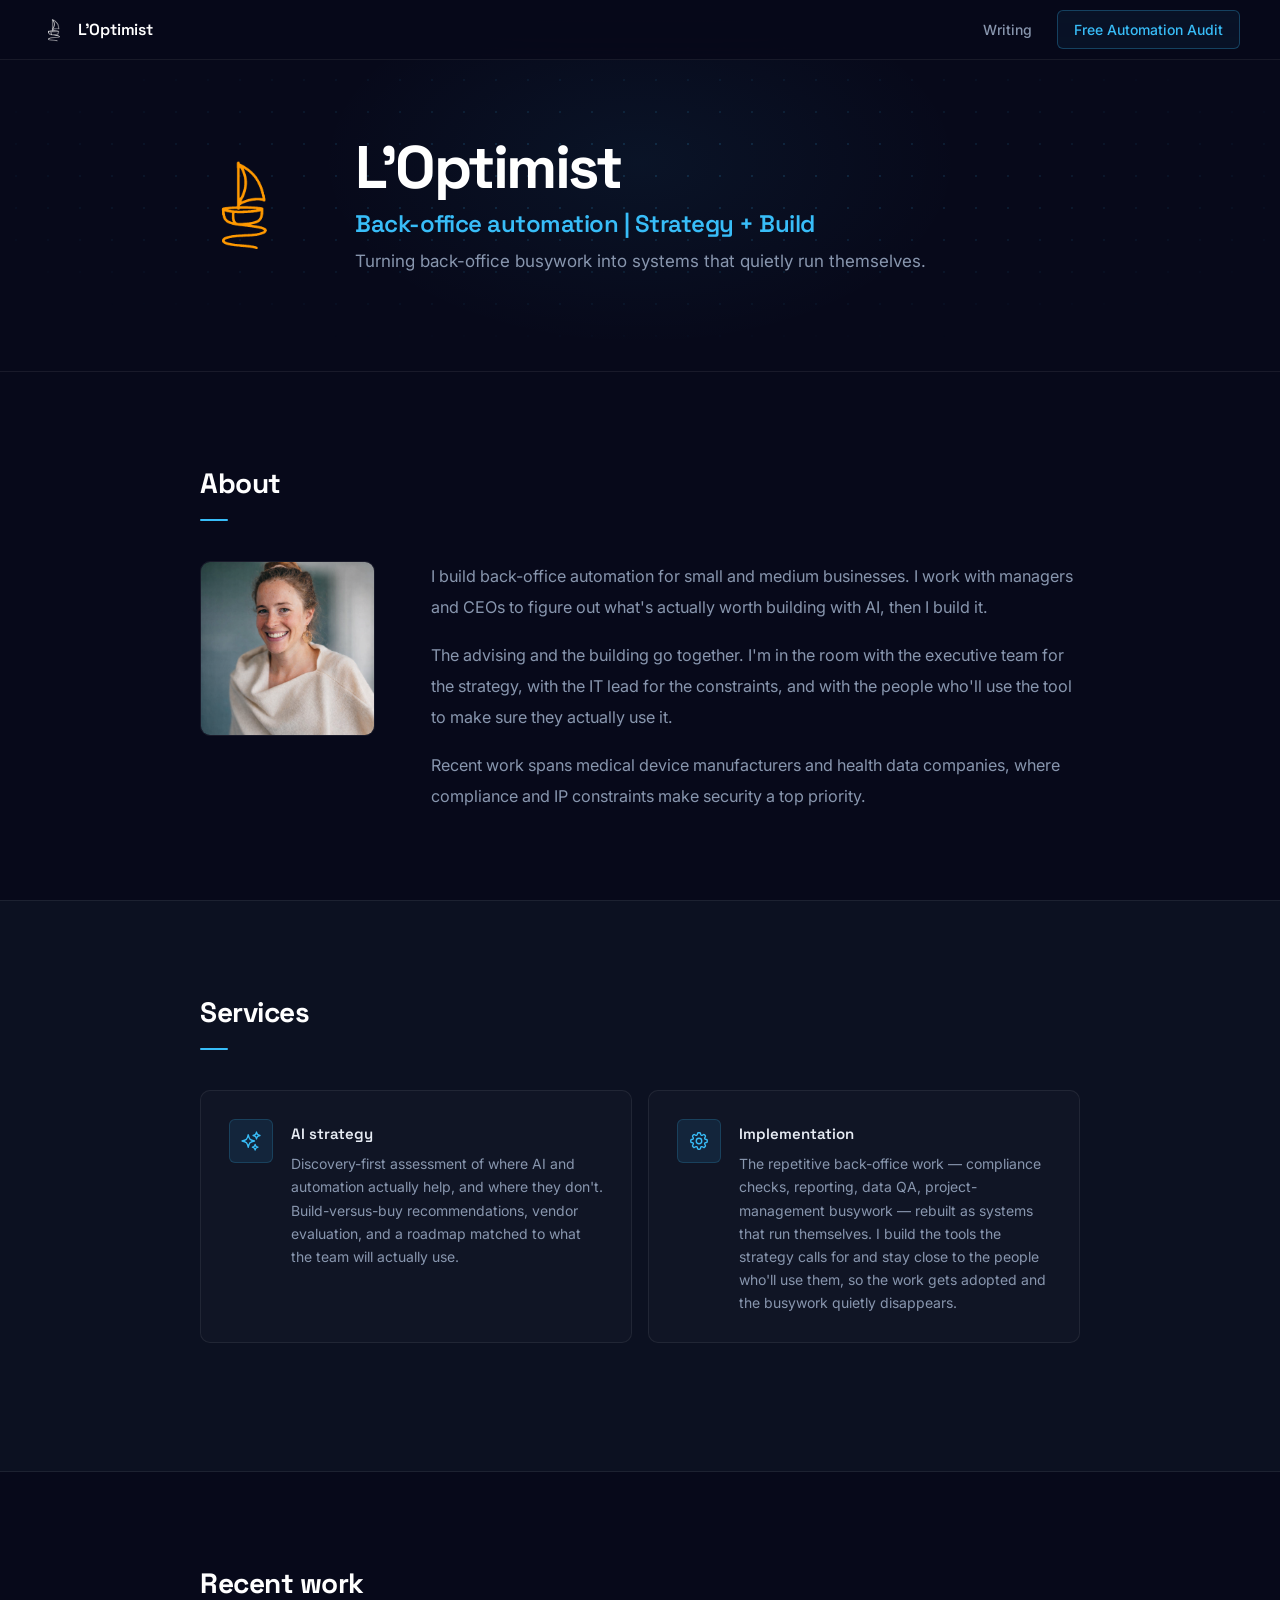
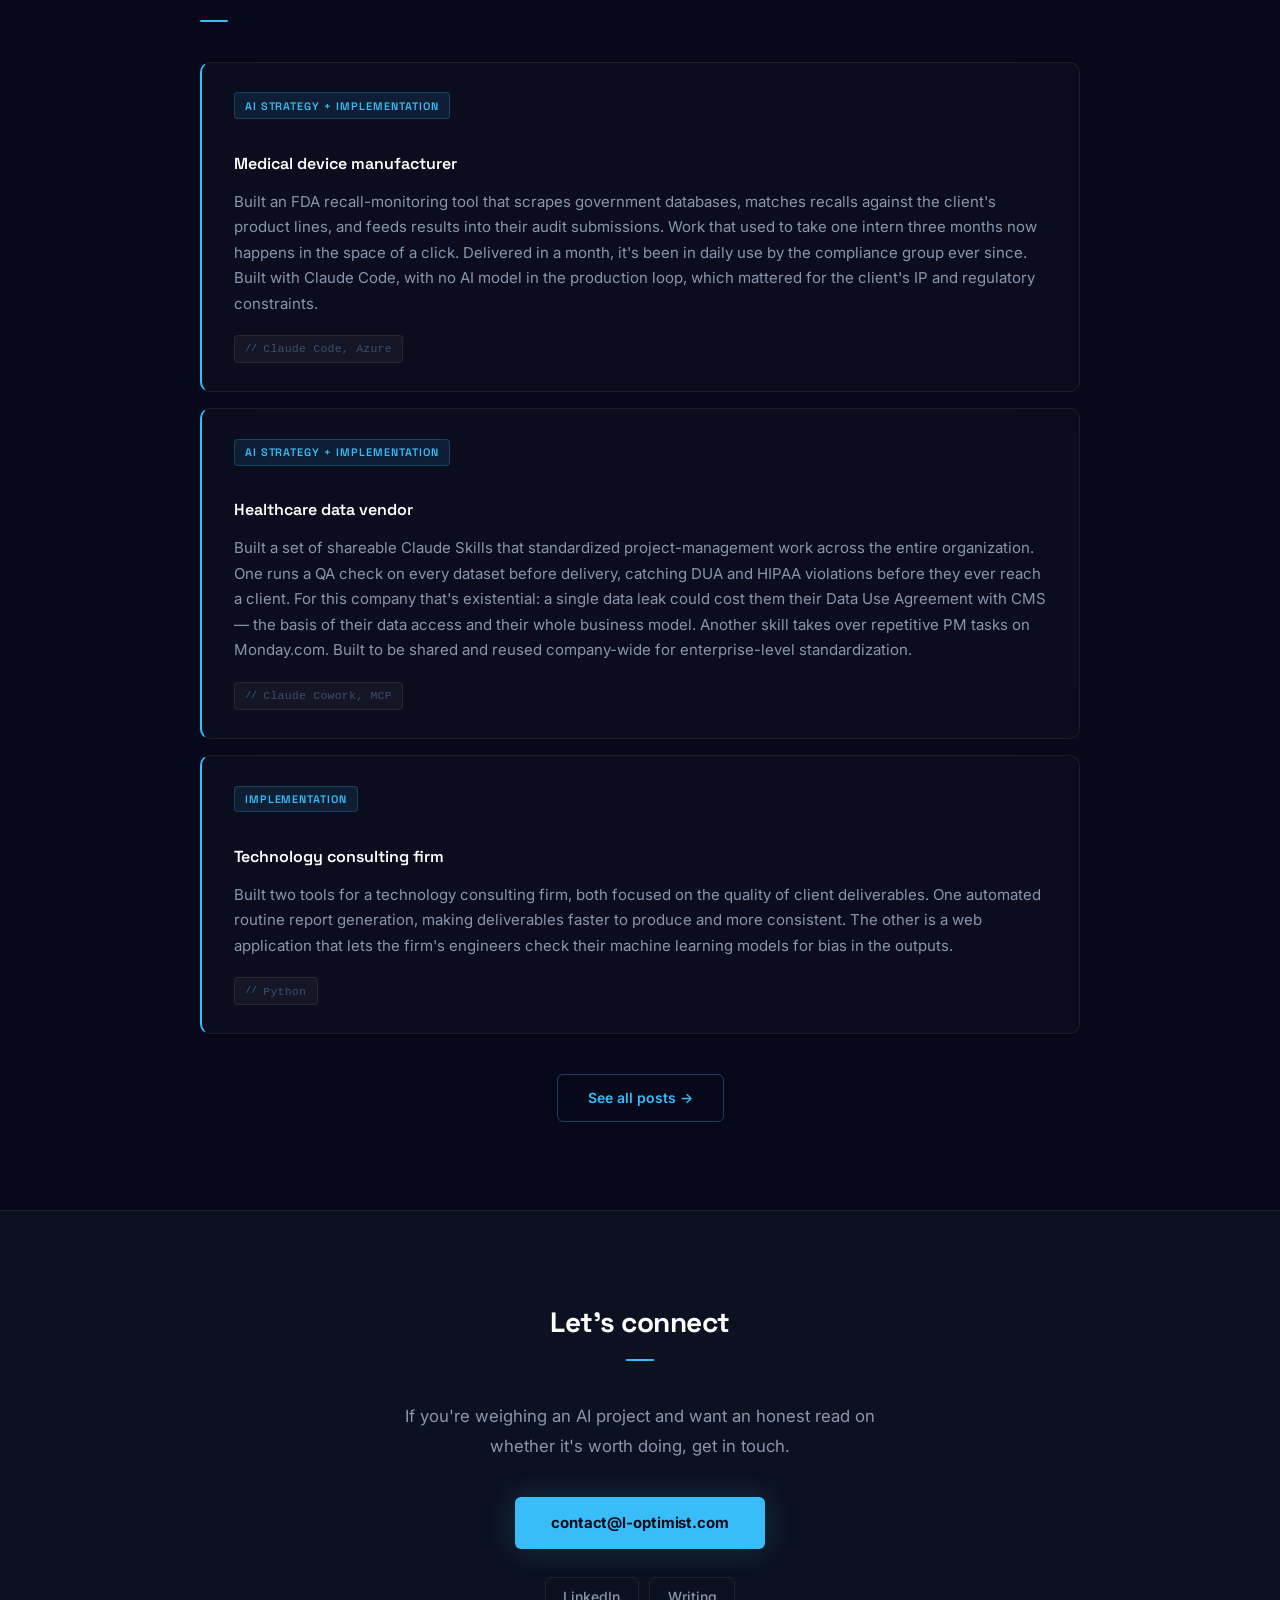
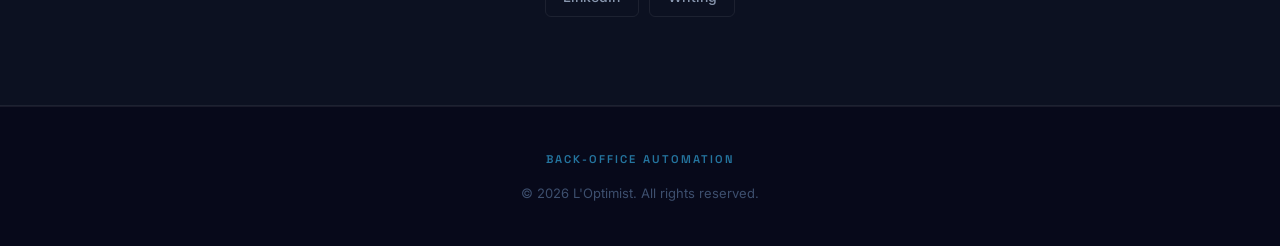
==== index.html @ 52a28cc6 "Remove the background line from About Co-Authored-By: Claude Opus 5.5 <noreply@anthropic.com>" ====
<!DOCTYPE html>
<html lang="en">
<head>
  <meta charset="UTF-8" />
  <meta name="viewport" content="width=device-width, initial-scale=1.0" />
  <title>Constance Delannoy | Back-office automation | L'Optimist</title>
  <link rel="icon" type="image/png" href="logo.png" />
  <link rel="stylesheet" href="style.css" />
</head>
<body>

  <nav class="navbar">
    <a href="index.html" class="nav-brand">
      <img src="logo.png" alt="L'Optimist" />
      <span>L'Optimist</span>
    </a>
    <div class="nav-links">
      <a href="writing/" class="nav-link">Writing</a>
      <a href="operations_audit.html" class="nav-link highlight">Free Automation Audit</a>
    </div>
  </nav>

  <section class="hero">
    <div class="hero-content">
      <img src="logo.png" alt="L'Optimist Logo" class="logo" />
      <div class="hero-text">
        <h1>L'Optimist</h1>
        <p class="tagline-primary">Back-office automation | Strategy + Build</p>
        <p class="tagline-sub">Turning back-office busywork into systems that quietly run themselves.</p>
      </div>
    </div>
  </section>

  <div class="section-dark">
    <section class="intro fade-in">
      <h2>About</h2>
      <div class="about-content">
        <img src="headshot.png" alt="Constance Delannoy" class="headshot" />
        <div class="about-text">
          <p>
            I build back-office automation for small and medium businesses. I work with managers and CEOs to figure out what's actually worth building with AI, then I build it.
          </p>
          <p>
            The advising and the building go together. I'm in the room with the executive team for the strategy, with the IT lead for the constraints, and with the people who'll use the tool to make sure they actually use it.
          </p>
          <p>
            Recent work spans medical device manufacturers and health data companies, where compliance and IP constraints make security a top priority.
          </p>
        </div>
      </div>
    </section>
  </div>

  <div class="section-light">
    <section class="services fade-in">
      <h2>Services</h2>
      <div class="services-grid">

        <div class="service-card">
          <div class="service-icon">
            <svg xmlns="http://www.w3.org/2000/svg" fill="none" viewBox="0 0 24 24" stroke-width="1.5" stroke="currentColor">
              <path stroke-linecap="round" stroke-linejoin="round" d="M9.813 15.904L9 18.75l-.813-2.846a4.5 4.5 0 00-3.09-3.09L2.25 12l2.846-.813a4.5 4.5 0 003.09-3.09L9 5.25l.813 2.846a4.5 4.5 0 003.09 3.09L15.75 12l-2.846.813a4.5 4.5 0 00-3.09 3.09zM18.259 8.715L18 9.75l-.259-1.035a3.375 3.375 0 00-2.455-2.456L14.25 6l1.036-.259a3.375 3.375 0 002.455-2.456L18 2.25l.259 1.035a3.375 3.375 0 002.456 2.456L21.75 6l-1.035.259a3.375 3.375 0 00-2.456 2.456zM16.894 20.567L16.5 21.75l-.394-1.183a2.25 2.25 0 00-1.423-1.423L13.5 18.75l1.183-.394a2.25 2.25 0 001.423-1.423l.394-1.183.394 1.183a2.25 2.25 0 001.423 1.423l1.183.394-1.183.394a2.25 2.25 0 00-1.423 1.423z"/>
            </svg>
          </div>
          <div class="service-content">
            <h3>AI strategy</h3>
            <p>Discovery-first assessment of where AI and automation actually help, and where they don't. Build-versus-buy recommendations, vendor evaluation, and a roadmap matched to what the team will actually use.</p>
          </div>
        </div>

        <div class="service-card">
          <div class="service-icon">
            <svg xmlns="http://www.w3.org/2000/svg" fill="none" viewBox="0 0 24 24" stroke-width="1.5" stroke="currentColor">
              <path stroke-linecap="round" stroke-linejoin="round" d="M10.343 3.94c.09-.542.56-.94 1.11-.94h1.094c.55 0 1.02.398 1.11.94l.149.894c.07.424.384.764.78.93.398.164.855.142 1.205-.108l.737-.527a1.125 1.125 0 011.45.12l.773.774c.39.389.44 1.002.12 1.45l-.527.737c-.25.35-.272.806-.107 1.204.165.397.505.71.93.78l.893.15c.543.09.94.56.94 1.109v1.094c0 .55-.397 1.02-.94 1.11l-.893.149c-.425.07-.765.383-.93.78-.165.398-.143.854.107 1.204l.527.738c.32.447.269 1.06-.12 1.45l-.774.773a1.125 1.125 0 01-1.449.12l-.738-.527c-.35-.25-.806-.272-1.203-.107-.397.165-.71.505-.781.929l-.149.894c-.09.542-.56.94-1.11.94h-1.094c-.55 0-1.019-.398-1.11-.94l-.148-.894c-.071-.424-.384-.764-.781-.93-.398-.164-.854-.142-1.204.108l-.738.527c-.447.32-1.06.269-1.45-.12l-.773-.774a1.125 1.125 0 01-.12-1.45l.527-.737c.25-.35.273-.806.108-1.204-.165-.397-.505-.71-.93-.78l-.894-.15c-.542-.09-.94-.56-.94-1.109v-1.094c0-.55.398-1.02.94-1.11l.894-.149c.424-.07.765-.383.93-.78.165-.398.143-.854-.108-1.204l-.526-.738a1.125 1.125 0 01.12-1.45l.773-.773a1.125 1.125 0 011.45-.12l.737.527c.35.25.807.272 1.204.107.397-.165.71-.505.78-.929l.15-.894z"/>
              <path stroke-linecap="round" stroke-linejoin="round" d="M15 12a3 3 0 11-6 0 3 3 0 016 0z"/>
            </svg>
          </div>
          <div class="service-content">
            <h3>Implementation</h3>
            <p>The repetitive back-office work &mdash; compliance checks, reporting, data QA, project-management busywork &mdash; rebuilt as systems that run themselves. I build the tools the strategy calls for and stay close to the people who'll use them, so the work gets adopted and the busywork quietly disappears.</p>
          </div>
        </div>

      </div>
    </section>
  </div>

  <div class="section-dark">
    <section class="work fade-in">
      <h2>Recent work</h2>

      <div class="work-item">
        <span class="work-tag">AI Strategy + Implementation</span>
        <h3>Medical device manufacturer</h3>
        <p>Built an FDA recall-monitoring tool that scrapes government databases, matches recalls against the client's product lines, and feeds results into their audit submissions. Work that used to take one intern three months now happens in the space of a click. Delivered in a month, it's been in daily use by the compliance group ever since. Built with Claude Code, with no AI model in the production loop, which mattered for the client's IP and regulatory constraints.</p>
        <span class="work-tools">Claude Code, Azure</span>
      </div>

      <div class="work-item">
        <span class="work-tag">AI Strategy + Implementation</span>
        <h3>Healthcare data vendor</h3>
        <p>Built a set of shareable Claude Skills that standardized project-management work across the entire organization. One runs a QA check on every dataset before delivery, catching DUA and HIPAA violations before they ever reach a client. For this company that's existential: a single data leak could cost them their Data Use Agreement with CMS &mdash; the basis of their data access and their whole business model. Another skill takes over repetitive PM tasks on Monday.com. Built to be shared and reused company-wide for enterprise-level standardization.</p>
        <span class="work-tools">Claude Cowork, MCP</span>
      </div>

      <div class="work-item">
        <span class="work-tag">Implementation</span>
        <h3>Technology consulting firm</h3>
        <p>Built two tools for a technology consulting firm, both focused on the quality of client deliverables. One automated routine report generation, making deliverables faster to produce and more consistent. The other is a web application that lets the firm's engineers check their machine learning models for bias in the outputs.</p>
        <span class="work-tools">Python</span>
      </div>

      <div class="work-more">
        <a href="writing/" class="posts-btn">See all posts &rarr;</a>
      </div>

    </section>
  </div>

  <div class="section-light">
    <section class="contact-section">
      <h2>Let's connect</h2>
      <p>
        If you're weighing an AI project and want an honest read on whether it's worth doing, get in touch.
      </p>
      <a href="mailto:contact@l-optimist.com" class="contact-email-btn">contact@l-optimist.com</a>
      <div class="social-links">
        <a href="https://www.linkedin.com/company/loptimistllc" target="_blank">LinkedIn</a>
        <a href="writing/">Writing</a>
      </div>
    </section>
  </div>

  <footer>
    <p class="footer-tagline">Back-office automation</p>
    <p>&copy; <span id="year"></span> L'Optimist. All rights reserved.</p>
  </footer>

  <script>
    document.getElementById("year").textContent = new Date().getFullYear();

    const observer = new IntersectionObserver((entries) => {
      entries.forEach(entry => {
        if (entry.isIntersecting) entry.target.classList.add('visible');
      });
    }, { threshold: 0.1 });

    document.querySelectorAll('.fade-in').forEach(el => observer.observe(el));
  </script>
</body>
</html>
---- style.css ----
@import url('https://fonts.googleapis.com/css2?family=Space+Grotesk:wght@300;400;500;600;700&family=Inter:wght@300;400;500;600&display=swap');

:root {
  --bg:            #07091A;
  --surface:       #0C1121;
  --surface-2:     #111827;
  --border:        rgba(255, 255, 255, 0.07);
  --border-accent: rgba(56, 189, 248, 0.3);
  --accent:        #38BDF8;
  --accent-dim:    rgba(56, 189, 248, 0.1);
  --accent-2:      #818CF8;
  --text:          #E8EDF5;
  --text-muted:    #8896AE;
  --text-faint:    #3D4F6E;
  --white:         #FFFFFF;
  --radius-sm:     6px;
  --radius-md:     10px;
  --radius-lg:     16px;
}

* { box-sizing: border-box; }

body {
  font-family: 'Inter', -apple-system, BlinkMacSystemFont, sans-serif;
  margin: 0;
  background: var(--bg);
  color: var(--text);
  line-height: 1.7;
  font-size: 16px;
  -webkit-font-smoothing: antialiased;
}

/* ========== NAV ========== */
.navbar {
  position: fixed;
  top: 0; left: 0; right: 0;
  z-index: 100;
  height: 60px;
  display: flex;
  align-items: center;
  justify-content: space-between;
  padding: 0 2.5rem;
  background: rgba(7, 9, 26, 0.88);
  backdrop-filter: blur(18px);
  -webkit-backdrop-filter: blur(18px);
  border-bottom: 1px solid var(--border);
}

.nav-brand {
  display: flex;
  align-items: center;
  gap: 0.625rem;
  text-decoration: none;
}

.nav-brand img {
  height: 28px;
  width: auto;
  filter: brightness(0) invert(1);
  opacity: 0.85;
}

.nav-brand span {
  font-family: 'Space Grotesk', sans-serif;
  font-size: 1rem;
  font-weight: 600;
  color: var(--white);
  letter-spacing: -0.2px;
}

.nav-links { display: flex; align-items: center; gap: 0.5rem; }

.nav-link {
  padding: 0.4rem 1rem;
  color: var(--text-muted);
  text-decoration: none;
  font-size: 0.875rem;
  font-weight: 500;
  border-radius: var(--radius-sm);
  transition: color 0.2s, background 0.2s;
  border: 1px solid transparent;
}

.nav-link:hover {
  color: var(--text);
  background: rgba(255, 255, 255, 0.05);
  text-decoration: none;
}

.nav-link.highlight {
  color: var(--accent);
  border-color: rgba(56, 189, 248, 0.28);
  background: rgba(56, 189, 248, 0.06);
}

.nav-link.highlight:hover {
  background: rgba(56, 189, 248, 0.12);
  color: var(--accent);
  text-decoration: none;
}

/* ========== HERO ========== */
.hero {
  padding: 8.5rem 2.5rem 6rem;
  position: relative;
  overflow: hidden;
  border-bottom: 1px solid var(--border);
}

/* Dot grid */
.hero::before {
  content: '';
  position: absolute;
  inset: 0;
  background-image: radial-gradient(circle, rgba(56, 189, 248, 0.14) 1px, transparent 1px);
  background-size: 32px 32px;
  mask-image: radial-gradient(ellipse 80% 60% at 50% 50%, black 20%, transparent 75%);
  -webkit-mask-image: radial-gradient(ellipse 80% 60% at 50% 50%, black 20%, transparent 75%);
  pointer-events: none;
}

/* Ambient glow */
.hero::after {
  content: '';
  position: absolute;
  top: -10%;
  left: 50%;
  transform: translateX(-50%);
  width: 700px;
  height: 400px;
  background: radial-gradient(ellipse, rgba(56, 189, 248, 0.06) 0%, transparent 65%);
  pointer-events: none;
}

.hero-content {
  max-width: 900px;
  margin: 0 auto;
  position: relative;
  z-index: 1;
  display: flex;
  align-items: center;
  gap: 3.5rem;
}

.hero .logo {
  height: 110px;
  width: auto;
  flex-shrink: 0;
}

.hero-text { text-align: left; }

.hero h1 {
  font-family: 'Space Grotesk', sans-serif;
  font-size: 3.75rem;
  font-weight: 700;
  margin: 0 0 0.6rem;
  color: var(--white);
  letter-spacing: -2.5px;
  line-height: 1.05;
}

.hero .tagline-primary {
  font-family: 'Space Grotesk', sans-serif;
  font-size: 1.5rem;
  font-weight: 600;
  color: var(--accent);
  margin: 0 0 0.6rem;
  letter-spacing: -0.5px;
  line-height: 1.25;
}

.hero .tagline-sub {
  font-size: 1.0625rem;
  font-weight: 400;
  color: var(--text-muted);
  margin: 0;
  line-height: 1.55;
}

/* ========== SECTIONS ========== */
.section-dark  { background: var(--bg); }
.section-light { background: var(--surface); border-top: 1px solid var(--border); border-bottom: 1px solid var(--border); }

.section-dark section,
.section-light section {
  max-width: 960px;
  margin: 0 auto;
  padding: 5.5rem 2.5rem;
}

/* ========== TYPOGRAPHY ========== */
h2 {
  font-family: 'Space Grotesk', sans-serif;
  font-size: 1.75rem;
  font-weight: 700;
  margin: 0 0 2.5rem;
  color: var(--white);
  letter-spacing: -0.5px;
}

h2::after {
  content: '';
  display: block;
  width: 28px;
  height: 2px;
  background: var(--accent);
  margin-top: 0.75rem;
  border-radius: 2px;
}

h3 {
  font-family: 'Space Grotesk', sans-serif;
  font-size: 1rem;
  font-weight: 600;
  color: var(--text);
  margin-bottom: 0.5rem;
}

/* ========== ABOUT ========== */
.about-content {
  display: flex;
  align-items: flex-start;
  gap: 3.5rem;
}

.headshot {
  width: 175px;
  height: 175px;
  border-radius: var(--radius-md);
  object-fit: cover;
  flex-shrink: 0;
  border: 1px solid var(--border);
}

.about-text { flex: 1; }

.about-text p {
  font-size: 1.0125rem;
  line-height: 1.9;
  color: var(--text-muted);
  margin: 0 0 1.1rem;
}

.about-text p:last-child { margin-bottom: 0; }

/* ========== SERVICES ========== */
.services-grid {
  display: grid;
  grid-template-columns: repeat(2, 1fr);
  gap: 1rem;
  margin-bottom: 2.5rem;
}

.service-card {
  padding: 1.75rem;
  border-radius: var(--radius-md);
  border: 1px solid var(--border);
  background: rgba(255, 255, 255, 0.02);
  transition: border-color 0.22s, background 0.22s, transform 0.22s;
  display: flex;
  align-items: flex-start;
  gap: 1.1rem;
}

.service-card:hover {
  border-color: var(--border-accent);
  background: var(--accent-dim);
  transform: translateY(-3px);
}

.service-icon {
  width: 44px;
  height: 44px;
  flex-shrink: 0;
  border-radius: var(--radius-sm);
  background: var(--accent-dim);
  border: 1px solid rgba(56, 189, 248, 0.18);
  display: flex;
  align-items: center;
  justify-content: center;
  color: var(--accent);
}

.service-icon svg {
  width: 22px;
  height: 22px;
}

.service-card h3 {
  margin: 0;
  font-size: 0.9375rem;
  line-height: 1.45;
  padding-top: 0.2rem;
}

.service-content { flex: 1; }

.service-card p {
  margin: 0.5rem 0 0;
  color: var(--text-muted);
  font-size: 0.875rem;
  line-height: 1.65;
}

.services-download {
  text-align: center;
  margin-top: 2.5rem;
}

.download-btn,
.posts-btn {
  display: inline-flex;
  align-items: center;
  gap: 0.5rem;
  background: transparent;
  color: var(--accent);
  padding: 0.7rem 1.875rem;
  border-radius: var(--radius-sm);
  text-decoration: none;
  font-weight: 600;
  font-size: 0.875rem;
  transition: all 0.2s;
  border: 1px solid rgba(56, 189, 248, 0.32);
}

.download-btn::before {
  content: '↓';
  font-size: 0.9em;
}

.download-btn:hover,
.posts-btn:hover {
  background: var(--accent-dim);
  color: var(--accent);
  border-color: var(--accent);
  text-decoration: none;
  transform: translateY(-2px);
}

/* ========== WORK ========== */
.work-item {
  padding: 1.75rem 1.75rem 1.75rem 2rem;
  border-radius: var(--radius-md);
  border: 1px solid var(--border);
  border-left: 2px solid var(--accent);
  background: rgba(255, 255, 255, 0.02);
  margin-bottom: 1rem;
  transition: background 0.2s, transform 0.2s;
}

.work-item:last-child { margin-bottom: 0; }

.work-more {
  text-align: center;
  margin-top: 2.5rem;
}

.work-item:hover {
  background: rgba(56, 189, 248, 0.035);
  transform: translateY(-2px);
}

.work-tag {
  display: inline-block;
  font-family: 'Space Grotesk', sans-serif;
  font-size: 0.68rem;
  font-weight: 600;
  letter-spacing: 0.09em;
  text-transform: uppercase;
  color: var(--accent);
  background: var(--accent-dim);
  border: 1px solid rgba(56, 189, 248, 0.22);
  border-radius: 4px;
  padding: 0.2rem 0.6rem;
  margin-bottom: 0.9rem;
}

.work-item h3 {
  color: var(--white);
  margin-bottom: 0.75rem;
}

.work-item > p {
  color: var(--text-muted);
  font-size: 0.9375rem;
  line-height: 1.7;
  margin: 0 0 1rem;
}

ul {
  list-style: none;
  padding: 0;
  margin: 0;
}

.work-item ul { margin-bottom: 1rem; }

.work-item ul li {
  color: var(--text-muted);
  font-size: 0.9375rem;
  padding: 0.3rem 0 0.3rem 1.25rem;
  position: relative;
  line-height: 1.65;
}

.work-item ul li::before {
  content: '';
  position: absolute;
  left: 0;
  top: 0.8rem;
  width: 5px;
  height: 5px;
  border-radius: 50%;
  background: var(--accent);
  opacity: 0.55;
}

.work-tools {
  display: inline-flex;
  align-items: center;
  gap: 0.4rem;
  font-family: 'SF Mono', 'Fira Code', 'Cascadia Code', monospace;
  font-size: 0.72rem;
  color: var(--text-faint);
  background: rgba(255, 255, 255, 0.04);
  border: 1px solid var(--border);
  border-radius: 4px;
  padding: 0.2rem 0.65rem;
  letter-spacing: 0.02em;
}

.work-tools::before {
  content: '//';
  color: var(--accent);
  opacity: 0.5;
  font-size: 0.8em;
}

/* ========== CONTACT ========== */
.contact-section {
  text-align: center;
  max-width: 960px;
  margin: 0 auto;
  padding: 5.5rem 2.5rem;
}

.contact-section h2::after {
  margin: 0.75rem auto 0;
}

.contact-section p {
  color: var(--text-muted);
  font-size: 1.05rem;
  max-width: 500px;
  margin: 0 auto 2.25rem;
  line-height: 1.8;
}

.contact-email-btn {
  display: inline-flex;
  align-items: center;
  gap: 0.5rem;
  background: var(--accent);
  color: #060C1C;
  padding: 0.8rem 2.25rem;
  border-radius: var(--radius-sm);
  text-decoration: none;
  font-weight: 700;
  font-size: 0.9375rem;
  letter-spacing: -0.1px;
  transition: all 0.22s;
  box-shadow: 0 0 28px rgba(56, 189, 248, 0.22), 0 2px 8px rgba(0, 0, 0, 0.25);
  margin-bottom: 1.75rem;
}

.contact-email-btn:hover {
  background: var(--white);
  color: #060C1C;
  text-decoration: none;
  box-shadow: 0 0 44px rgba(56, 189, 248, 0.32), 0 4px 16px rgba(0, 0, 0, 0.3);
  transform: translateY(-2px);
}

.social-links {
  display: flex;
  justify-content: center;
  gap: 0.625rem;
}

.social-links a {
  color: var(--text-muted);
  font-size: 0.875rem;
  font-weight: 500;
  text-decoration: none;
  padding: 0.45rem 1.1rem;
  border: 1px solid var(--border);
  border-radius: var(--radius-sm);
  transition: all 0.2s;
}

.social-links a:hover {
  color: var(--text);
  border-color: rgba(255, 255, 255, 0.18);
  background: rgba(255, 255, 255, 0.05);
  text-decoration: none;
}

/* ========== FOOTER ========== */
footer {
  text-align: center;
  padding: 2rem;
  font-size: 0.8125rem;
  color: var(--text-faint);
  background: var(--bg);
  border-top: 1px solid var(--border);
}

.footer-tagline {
  font-family: 'Space Grotesk', sans-serif;
  font-size: 0.7rem;
  font-weight: 600;
  color: var(--accent);
  margin-bottom: 0.4rem;
  letter-spacing: 0.18em;
  text-transform: uppercase;
  opacity: 0.6;
}

/* ========== SCROLL ANIMATIONS ========== */
.fade-in {
  opacity: 0;
  transform: translateY(20px);
  transition: opacity 0.55s ease, transform 0.55s ease;
}

.fade-in.visible {
  opacity: 1;
  transform: translateY(0);
}

/* ========== LINKS ========== */
a {
  color: var(--accent);
  text-decoration: none;
  transition: color 0.2s;
}

a:hover {
  color: var(--white);
  text-decoration: none;
}

/* ========== RESPONSIVE ========== */
@media (max-width: 768px) {
  .navbar { padding: 0 1.25rem; }

  .hero { padding: 7rem 1.5rem 4rem; }

  .hero-content {
    flex-direction: column;
    text-align: center;
    gap: 1.75rem;
  }

  .hero-text { text-align: center; }
  .hero .logo { height: 80px; }
  .hero h1 { font-size: 2.5rem; letter-spacing: -1.5px; }

  .section-dark section,
  .section-light section,
  .contact-section {
    padding: 3.5rem 1.5rem;
  }

  .about-content {
    flex-direction: column;
    align-items: center;
    text-align: center;
    gap: 2rem;
  }

  .services-grid { grid-template-columns: 1fr; }

  h2 { font-size: 1.5rem; }
}

@media (max-width: 480px) {
  .hero { padding: 6.5rem 1rem 3rem; }
  .hero h1 { font-size: 2rem; }
  .hero .logo { height: 60px; }

  .section-dark section,
  .section-light section,
  .contact-section {
    padding: 2.5rem 1rem;
  }

  .work-item { padding: 1.25rem 1.25rem 1.25rem 1.5rem; }
  .service-card { padding: 1.25rem; }
}

/* ========== ARTICLE ========== */
.article {
  max-width: 720px;
  margin: 0 auto;
  padding: 8rem 2.5rem 5.5rem;
}

.article-back {
  display: inline-block;
  font-size: 0.875rem;
  font-weight: 500;
  color: var(--text-muted);
  margin-bottom: 2rem;
}

.article-header {
  padding-bottom: 2rem;
  margin-bottom: 2.5rem;
  border-bottom: 1px solid var(--border);
}

.article-header h1 {
  font-family: 'Space Grotesk', sans-serif;
  font-size: 2.5rem;
  font-weight: 700;
  line-height: 1.15;
  letter-spacing: -1px;
  color: var(--white);
  margin: 0 0 1rem;
}

.article-dek {
  font-size: 1.125rem;
  color: var(--text-muted);
  line-height: 1.6;
  margin: 0 0 1rem;
}

.article-meta {
  font-family: 'SF Mono', 'Fira Code', 'Cascadia Code', monospace;
  font-size: 0.75rem;
  color: var(--text-muted);
  letter-spacing: 0.02em;
  margin: 0;
}

.article-body {
  font-size: 1.0625rem;
  line-height: 1.8;
  color: var(--text);
}

.article-body p { margin: 0 0 1.4rem; }

.article-body h2 {
  font-size: 1.375rem;
  margin: 3rem 0 1.25rem;
}

.article-body h3 {
  font-size: 1.125rem;
  color: var(--white);
  margin: 2.25rem 0 0.75rem;
}

.article-body a {
  text-decoration: underline;
  text-decoration-color: rgba(56, 189, 248, 0.4);
  text-underline-offset: 3px;
}

.article-body strong { color: var(--white); font-weight: 600; }

.article-body ul,
.article-body ol {
  padding-left: 1.5rem;
  margin: 0 0 1.4rem;
}

.article-body ul { list-style: disc; }
.article-body ol { list-style: decimal; }
.article-body li { margin-bottom: 0.6rem; padding-left: 0.25rem; }
.article-body li::marker { color: var(--accent); }
.article-body li > ul,
.article-body li > ol { margin: 0.6rem 0 0; }
.article-body li p { margin: 0 0 0.6rem; }

.article-body figure { margin: 2.25rem 0; }

.article-body img {
  display: block;
  max-width: 100%;
  height: auto;
  margin: 0 auto;
  border-radius: var(--radius-md);
  border: 1px solid var(--border);
}

/* ========== WRITING INDEX ========== */
.writing-index {
  max-width: 960px;
  margin: 0 auto;
  padding: 8rem 2.5rem 5.5rem;
}

.writing-index h1 {
  font-family: 'Space Grotesk', sans-serif;
  font-size: 2.5rem;
  font-weight: 700;
  letter-spacing: -1px;
  color: var(--white);
  margin: 0 0 3rem;
}

.writing-index section { margin-bottom: 3.5rem; }
.writing-index section:last-child { margin-bottom: 0; }

.writing-index .work-item h3 { margin-top: 0; }
.writing-index .work-item h3 a { color: var(--white); }
.writing-index .work-item h3 a:hover { color: var(--accent); }

.writing-date {
  font-family: 'SF Mono', 'Fira Code', 'Cascadia Code', monospace;
  font-size: 0.75rem;
  color: var(--text-muted);
  margin-left: 0.75rem;
}

@media (max-width: 768px) {
  .article,
  .writing-index { padding: 6rem 1.5rem 3.5rem; }
  .article-header h1,
  .writing-index h1 { font-size: 2rem; }
}

@media (max-width: 480px) {
  .article,
  .writing-index { padding: 5.5rem 1rem 2.5rem; }
  .article-header h1,
  .writing-index h1 { font-size: 1.75rem; letter-spacing: -0.5px; }
  .article-body { font-size: 1rem; }
}

/* Two nav links have to fit beside the brand on phones */
@media (max-width: 480px) {
  .navbar { padding: 0 1rem; }
  .nav-links { gap: 0.25rem; }
  .nav-link { padding: 0.35rem 0.6rem; font-size: 0.8125rem; white-space: nowrap; }
}
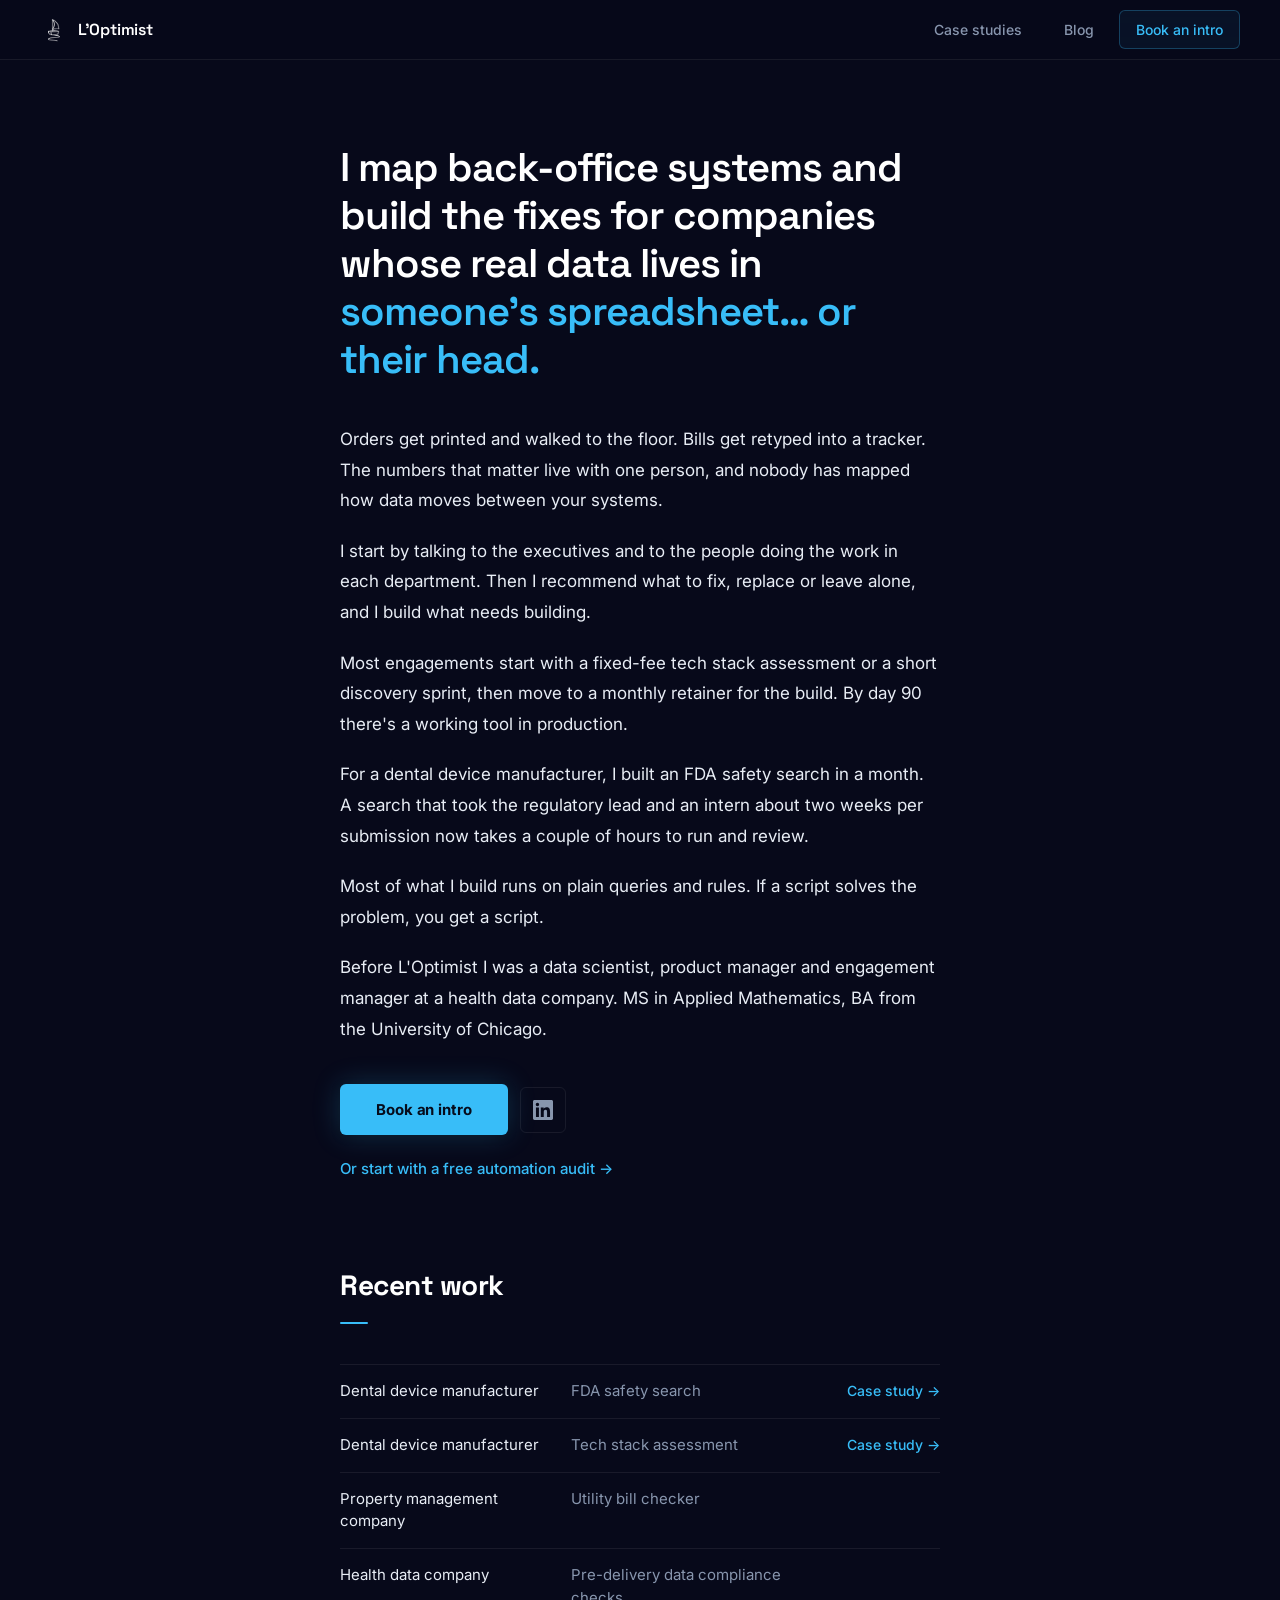
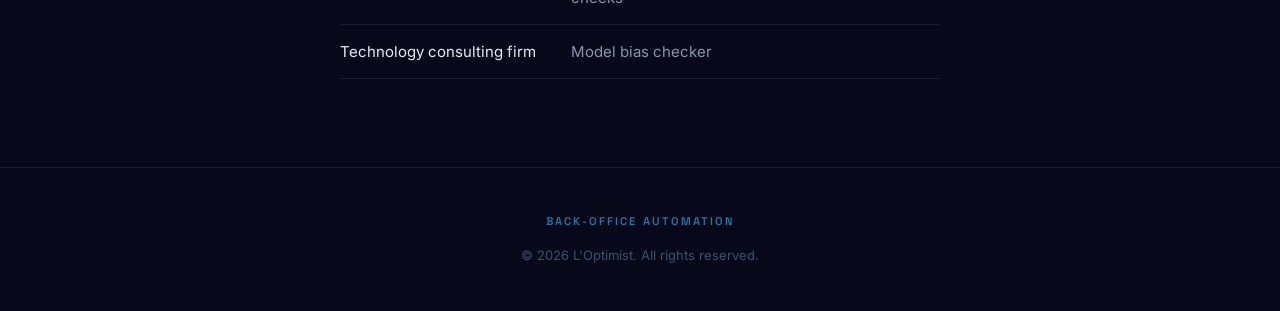
==== commit f2aa97e8: "Rewrite the home page as a single column New hero, six short paragraphs, Book an intro (email) and L" ====
--- a/index.html
+++ b/index.html
@@ -4,132 +4,66 @@
   <meta charset="UTF-8" />
   <meta name="viewport" content="width=device-width, initial-scale=1.0" />
   <title>Constance Delannoy | Back-office automation | L'Optimist</title>
-  <link rel="icon" type="image/png" href="logo.png" />
-  <link rel="stylesheet" href="style.css" />
+  <meta name="description" content="I map back-office systems and build the fixes for companies whose real data lives in someone's spreadsheet… or their head." />
+  <link rel="canonical" href="https://www.l-optimist.com/" />
+  <meta property="og:type" content="website" />
+  <meta property="og:site_name" content="L'Optimist" />
+  <meta property="og:title" content="L'Optimist | Back-office automation | Strategy + Build" />
+  <meta property="og:description" content="I map back-office systems and build the fixes for companies whose real data lives in someone's spreadsheet… or their head." />
+  <meta property="og:url" content="https://www.l-optimist.com/" />
+  <meta property="og:image" content="https://www.l-optimist.com/logo.png" />
+  <meta property="og:image:width" content="597" />
+  <meta property="og:image:height" content="600" />
+  <meta property="og:image:alt" content="L'Optimist logo" />
+  <meta name="twitter:card" content="summary" />
+  <link rel="icon" type="image/png" href="/logo.png" />
+  <link rel="stylesheet" href="/style.css" />
 </head>
 <body>
 
   <nav class="navbar">
-    <a href="index.html" class="nav-brand">
-      <img src="logo.png" alt="L'Optimist" />
+    <a href="/" class="nav-brand">
+      <img src="/logo.png" alt="L'Optimist" />
       <span>L'Optimist</span>
     </a>
     <div class="nav-links">
-      <a href="writing/" class="nav-link">Writing</a>
-      <a href="operations_audit.html" class="nav-link highlight">Free Automation Audit</a>
+      <a href="/case-studies/" class="nav-link">Case studies</a>
+      <a href="/blog/" class="nav-link">Blog</a>
+      <a href="mailto:contact@l-optimist.com" class="nav-link highlight">Book an intro</a>
     </div>
   </nav>
 
-  <section class="hero">
-    <div class="hero-content">
-      <img src="logo.png" alt="L'Optimist Logo" class="logo" />
-      <div class="hero-text">
-        <h1>L'Optimist</h1>
-        <p class="tagline-primary">Back-office automation | Strategy + Build</p>
-        <p class="tagline-sub">Turning back-office busywork into systems that quietly run themselves.</p>
-      </div>
+  <main class="home">
+    <h1>I map back-office systems and build the fixes for companies whose real data lives in <span class="accent">someone's spreadsheet… or their head.</span></h1>
+
+    <div class="home-body">
+      <p>Orders get printed and walked to the floor. Bills get retyped into a tracker. The numbers that matter live with one person, and nobody has mapped how data moves between your systems.</p>
+      <p>I start by talking to the executives and to the people doing the work in each department. Then I recommend what to fix, replace or leave alone, and I build what needs building.</p>
+      <p>Most engagements start with a fixed-fee tech stack assessment or a short discovery sprint, then move to a monthly retainer for the build. By day 90 there's a working tool in production.</p>
+      <p>For a dental device manufacturer, I built an FDA safety search in a month. A search that took the regulatory lead and an intern about two weeks per submission now takes a couple of hours to run and review.</p>
+      <p>Most of what I build runs on plain queries and rules. If a script solves the problem, you get a script.</p>
+      <p>Before L'Optimist I was a data scientist, product manager and engagement manager at a health data company. MS in Applied Mathematics, BA from the University of Chicago.</p>
     </div>
-  </section>
 
-  <div class="section-dark">
-    <section class="intro fade-in">
-      <h2>About</h2>
-      <div class="about-content">
-        <img src="headshot.png" alt="Constance Delannoy" class="headshot" />
-        <div class="about-text">
-          <p>
-            I build back-office automation for small and medium businesses. I work with managers and CEOs to figure out what's actually worth building with AI, then I build it.
-          </p>
-          <p>
-            The advising and the building go together. I'm in the room with the executive team for the strategy, with the IT lead for the constraints, and with the people who'll use the tool to make sure they actually use it.
-          </p>
-          <p>
-            Recent work spans medical device manufacturers and health data companies, where compliance and IP constraints make security a top priority.
-          </p>
-        </div>
-      </div>
+    <div class="home-actions">
+      <a href="mailto:contact@l-optimist.com" class="contact-email-btn">Book an intro</a>
+      <a href="https://www.linkedin.com/in/constancedelannoy" class="icon-btn" aria-label="LinkedIn" target="_blank" rel="noopener">
+        <svg viewBox="0 0 24 24" fill="currentColor" aria-hidden="true"><path d="M20.447 20.452h-3.554v-5.569c0-1.328-.027-3.037-1.852-3.037-1.853 0-2.136 1.445-2.136 2.939v5.667H9.351V9h3.414v1.561h.046c.477-.9 1.637-1.85 3.37-1.85 3.601 0 4.267 2.37 4.267 5.455v6.286zM5.337 7.433a2.062 2.062 0 1 1 0-4.125 2.062 2.062 0 0 1 0 4.125zM7.119 20.452H3.555V9h3.564v11.452zM22.225 0H1.771C.792 0 0 .774 0 1.729v20.542C0 23.227.792 24 1.771 24h20.451C23.2 24 24 23.227 24 22.271V1.729C24 .774 23.2 0 22.222 0h.003z"/></svg>
+      </a>
+    </div>
+    <a href="/operations_audit.html" class="home-audit">Or start with a free automation audit &rarr;</a>
+
+    <section class="home-work">
+      <h2>Recent work</h2>
+      <ul class="work-list">
+        <li><span class="wl-client">Dental device manufacturer</span><span class="wl-system">FDA safety search</span><a href="/writing/fda-safety-search/" class="wl-link">Case study &rarr;</a></li>
+        <li><span class="wl-client">Dental device manufacturer</span><span class="wl-system">Tech stack assessment</span><a href="/writing/tech-stack-audit/" class="wl-link">Case study &rarr;</a></li>
+        <li><span class="wl-client">Property management company</span><span class="wl-system">Utility bill checker</span><span></span></li>
+        <li><span class="wl-client">Health data company</span><span class="wl-system">Pre-delivery data compliance checks</span><span></span></li>
+        <li><span class="wl-client">Technology consulting firm</span><span class="wl-system">Model bias checker</span><span></span></li>
+      </ul>
     </section>
-  </div>
-
-  <div class="section-light">
-    <section class="services fade-in">
-      <h2>Services</h2>
-      <div class="services-grid">
-
-        <div class="service-card">
-          <div class="service-icon">
-            <svg xmlns="http://www.w3.org/2000/svg" fill="none" viewBox="0 0 24 24" stroke-width="1.5" stroke="currentColor">
-              <path stroke-linecap="round" stroke-linejoin="round" d="M9.813 15.904L9 18.75l-.813-2.846a4.5 4.5 0 00-3.09-3.09L2.25 12l2.846-.813a4.5 4.5 0 003.09-3.09L9 5.25l.813 2.846a4.5 4.5 0 003.09 3.09L15.75 12l-2.846.813a4.5 4.5 0 00-3.09 3.09zM18.259 8.715L18 9.75l-.259-1.035a3.375 3.375 0 00-2.455-2.456L14.25 6l1.036-.259a3.375 3.375 0 002.455-2.456L18 2.25l.259 1.035a3.375 3.375 0 002.456 2.456L21.75 6l-1.035.259a3.375 3.375 0 00-2.456 2.456zM16.894 20.567L16.5 21.75l-.394-1.183a2.25 2.25 0 00-1.423-1.423L13.5 18.75l1.183-.394a2.25 2.25 0 001.423-1.423l.394-1.183.394 1.183a2.25 2.25 0 001.423 1.423l1.183.394-1.183.394a2.25 2.25 0 00-1.423 1.423z"/>
-            </svg>
-          </div>
-          <div class="service-content">
-            <h3>AI strategy</h3>
-            <p>Discovery-first assessment of where AI and automation actually help, and where they don't. Build-versus-buy recommendations, vendor evaluation, and a roadmap matched to what the team will actually use.</p>
-          </div>
-        </div>
-
-        <div class="service-card">
-          <div class="service-icon">
-            <svg xmlns="http://www.w3.org/2000/svg" fill="none" viewBox="0 0 24 24" stroke-width="1.5" stroke="currentColor">
-              <path stroke-linecap="round" stroke-linejoin="round" d="M10.343 3.94c.09-.542.56-.94 1.11-.94h1.094c.55 0 1.02.398 1.11.94l.149.894c.07.424.384.764.78.93.398.164.855.142 1.205-.108l.737-.527a1.125 1.125 0 011.45.12l.773.774c.39.389.44 1.002.12 1.45l-.527.737c-.25.35-.272.806-.107 1.204.165.397.505.71.93.78l.893.15c.543.09.94.56.94 1.109v1.094c0 .55-.397 1.02-.94 1.11l-.893.149c-.425.07-.765.383-.93.78-.165.398-.143.854.107 1.204l.527.738c.32.447.269 1.06-.12 1.45l-.774.773a1.125 1.125 0 01-1.449.12l-.738-.527c-.35-.25-.806-.272-1.203-.107-.397.165-.71.505-.781.929l-.149.894c-.09.542-.56.94-1.11.94h-1.094c-.55 0-1.019-.398-1.11-.94l-.148-.894c-.071-.424-.384-.764-.781-.93-.398-.164-.854-.142-1.204.108l-.738.527c-.447.32-1.06.269-1.45-.12l-.773-.774a1.125 1.125 0 01-.12-1.45l.527-.737c.25-.35.273-.806.108-1.204-.165-.397-.505-.71-.93-.78l-.894-.15c-.542-.09-.94-.56-.94-1.109v-1.094c0-.55.398-1.02.94-1.11l.894-.149c.424-.07.765-.383.93-.78.165-.398.143-.854-.108-1.204l-.526-.738a1.125 1.125 0 01.12-1.45l.773-.773a1.125 1.125 0 011.45-.12l.737.527c.35.25.807.272 1.204.107.397-.165.71-.505.78-.929l.15-.894z"/>
-              <path stroke-linecap="round" stroke-linejoin="round" d="M15 12a3 3 0 11-6 0 3 3 0 016 0z"/>
-            </svg>
-          </div>
-          <div class="service-content">
-            <h3>Implementation</h3>
-            <p>The repetitive back-office work &mdash; compliance checks, reporting, data QA, project-management busywork &mdash; rebuilt as systems that run themselves. I build the tools the strategy calls for and stay close to the people who'll use them, so the work gets adopted and the busywork quietly disappears.</p>
-          </div>
-        </div>
-
-      </div>
-    </section>
-  </div>
-
-  <div class="section-dark">
-    <section class="work fade-in">
-      <h2>Recent work</h2>
-
-      <div class="work-item">
-        <span class="work-tag">AI Strategy + Implementation</span>
-        <h3>Medical device manufacturer</h3>
-        <p>Built an FDA recall-monitoring tool that scrapes government databases, matches recalls against the client's product lines, and feeds results into their audit submissions. Work that used to take one intern three months now happens in the space of a click. Delivered in a month, it's been in daily use by the compliance group ever since. Built with Claude Code, with no AI model in the production loop, which mattered for the client's IP and regulatory constraints.</p>
-        <span class="work-tools">Claude Code, Azure</span>
-      </div>
-
-      <div class="work-item">
-        <span class="work-tag">AI Strategy + Implementation</span>
-        <h3>Healthcare data vendor</h3>
-        <p>Built a set of shareable Claude Skills that standardized project-management work across the entire organization. One runs a QA check on every dataset before delivery, catching DUA and HIPAA violations before they ever reach a client. For this company that's existential: a single data leak could cost them their Data Use Agreement with CMS &mdash; the basis of their data access and their whole business model. Another skill takes over repetitive PM tasks on Monday.com. Built to be shared and reused company-wide for enterprise-level standardization.</p>
-        <span class="work-tools">Claude Cowork, MCP</span>
-      </div>
-
-      <div class="work-item">
-        <span class="work-tag">Implementation</span>
-        <h3>Technology consulting firm</h3>
-        <p>Built two tools for a technology consulting firm, both focused on the quality of client deliverables. One automated routine report generation, making deliverables faster to produce and more consistent. The other is a web application that lets the firm's engineers check their machine learning models for bias in the outputs.</p>
-        <span class="work-tools">Python</span>
-      </div>
-
-      <div class="work-more">
-        <a href="writing/" class="posts-btn">See all posts &rarr;</a>
-      </div>
-
-    </section>
-  </div>
-
-  <div class="section-light">
-    <section class="contact-section">
-      <h2>Let's connect</h2>
-      <p>
-        If you're weighing an AI project and want an honest read on whether it's worth doing, get in touch.
-      </p>
-      <a href="mailto:contact@l-optimist.com" class="contact-email-btn">contact@l-optimist.com</a>
-      <div class="social-links">
-        <a href="https://www.linkedin.com/company/loptimistllc" target="_blank">LinkedIn</a>
-        <a href="writing/">Writing</a>
-      </div>
-    </section>
-  </div>
+  </main>
 
   <footer>
     <p class="footer-tagline">Back-office automation</p>
@@ -138,14 +72,6 @@
 
   <script>
     document.getElementById("year").textContent = new Date().getFullYear();
-
-    const observer = new IntersectionObserver((entries) => {
-      entries.forEach(entry => {
-        if (entry.isIntersecting) entry.target.classList.add('visible');
-      });
-    }, { threshold: 0.1 });
-
-    document.querySelectorAll('.fade-in').forEach(el => observer.observe(el));
   </script>
 </body>
 </html>
--- a/style.css
+++ b/style.css
@@ -749,3 +749,97 @@
   .nav-links { gap: 0.25rem; }
   .nav-link { padding: 0.35rem 0.6rem; font-size: 0.8125rem; white-space: nowrap; }
 }
+
+/* ========== HOME ========== */
+.home {
+  max-width: 680px;
+  margin: 0 auto;
+  padding: 9rem 2.5rem 5.5rem;
+}
+
+.home h1 {
+  font-family: 'Space Grotesk', sans-serif;
+  font-size: 2.5rem;
+  font-weight: 600;
+  line-height: 1.2;
+  letter-spacing: -1px;
+  color: var(--white);
+  margin: 0 0 2.5rem;
+}
+
+.home h1 .accent { color: var(--accent); }
+
+.home-body p {
+  font-size: 1.0625rem;
+  line-height: 1.8;
+  color: var(--text);
+  margin: 0 0 1.25rem;
+}
+
+.home-actions {
+  display: flex;
+  align-items: center;
+  gap: 0.75rem;
+  margin: 2.5rem 0 1.25rem;
+}
+
+.home-actions .contact-email-btn { margin: 0; }
+
+.icon-btn {
+  display: inline-flex;
+  align-items: center;
+  justify-content: center;
+  width: 46px;
+  height: 46px;
+  color: var(--text-muted);
+  border: 1px solid var(--border);
+  border-radius: var(--radius-sm);
+  transition: all 0.2s;
+}
+
+.icon-btn svg { width: 20px; height: 20px; }
+
+.icon-btn:hover {
+  color: var(--white);
+  border-color: rgba(255, 255, 255, 0.18);
+  background: rgba(255, 255, 255, 0.05);
+}
+
+.home-audit {
+  font-size: 0.9375rem;
+  font-weight: 500;
+}
+
+.home-work { margin-top: 5rem; }
+
+.work-list li {
+  display: grid;
+  grid-template-columns: minmax(0, 1fr) minmax(0, 1.2fr) 6rem;
+  gap: 1rem;
+  align-items: baseline;
+  padding: 0.95rem 0;
+  border-bottom: 1px solid var(--border);
+  font-size: 0.9375rem;
+  line-height: 1.5;
+}
+
+.work-list li:first-child { border-top: 1px solid var(--border); }
+.wl-client { color: var(--text); }
+.wl-system { color: var(--text-muted); }
+.wl-link { text-align: right; font-size: 0.875rem; font-weight: 500; }
+
+@media (max-width: 768px) {
+  .home { padding: 7rem 1.5rem 3.5rem; }
+  .home h1 { font-size: 2rem; }
+}
+
+@media (max-width: 600px) {
+  .work-list li { grid-template-columns: minmax(0, 1fr) auto; gap: 0.15rem 1rem; }
+  .wl-client { grid-column: 1 / -1; }
+}
+
+@media (max-width: 480px) {
+  .home { padding: 6rem 1rem 2.5rem; }
+  .home h1 { font-size: 1.625rem; letter-spacing: -0.5px; }
+  .home-body p { font-size: 1rem; }
+}
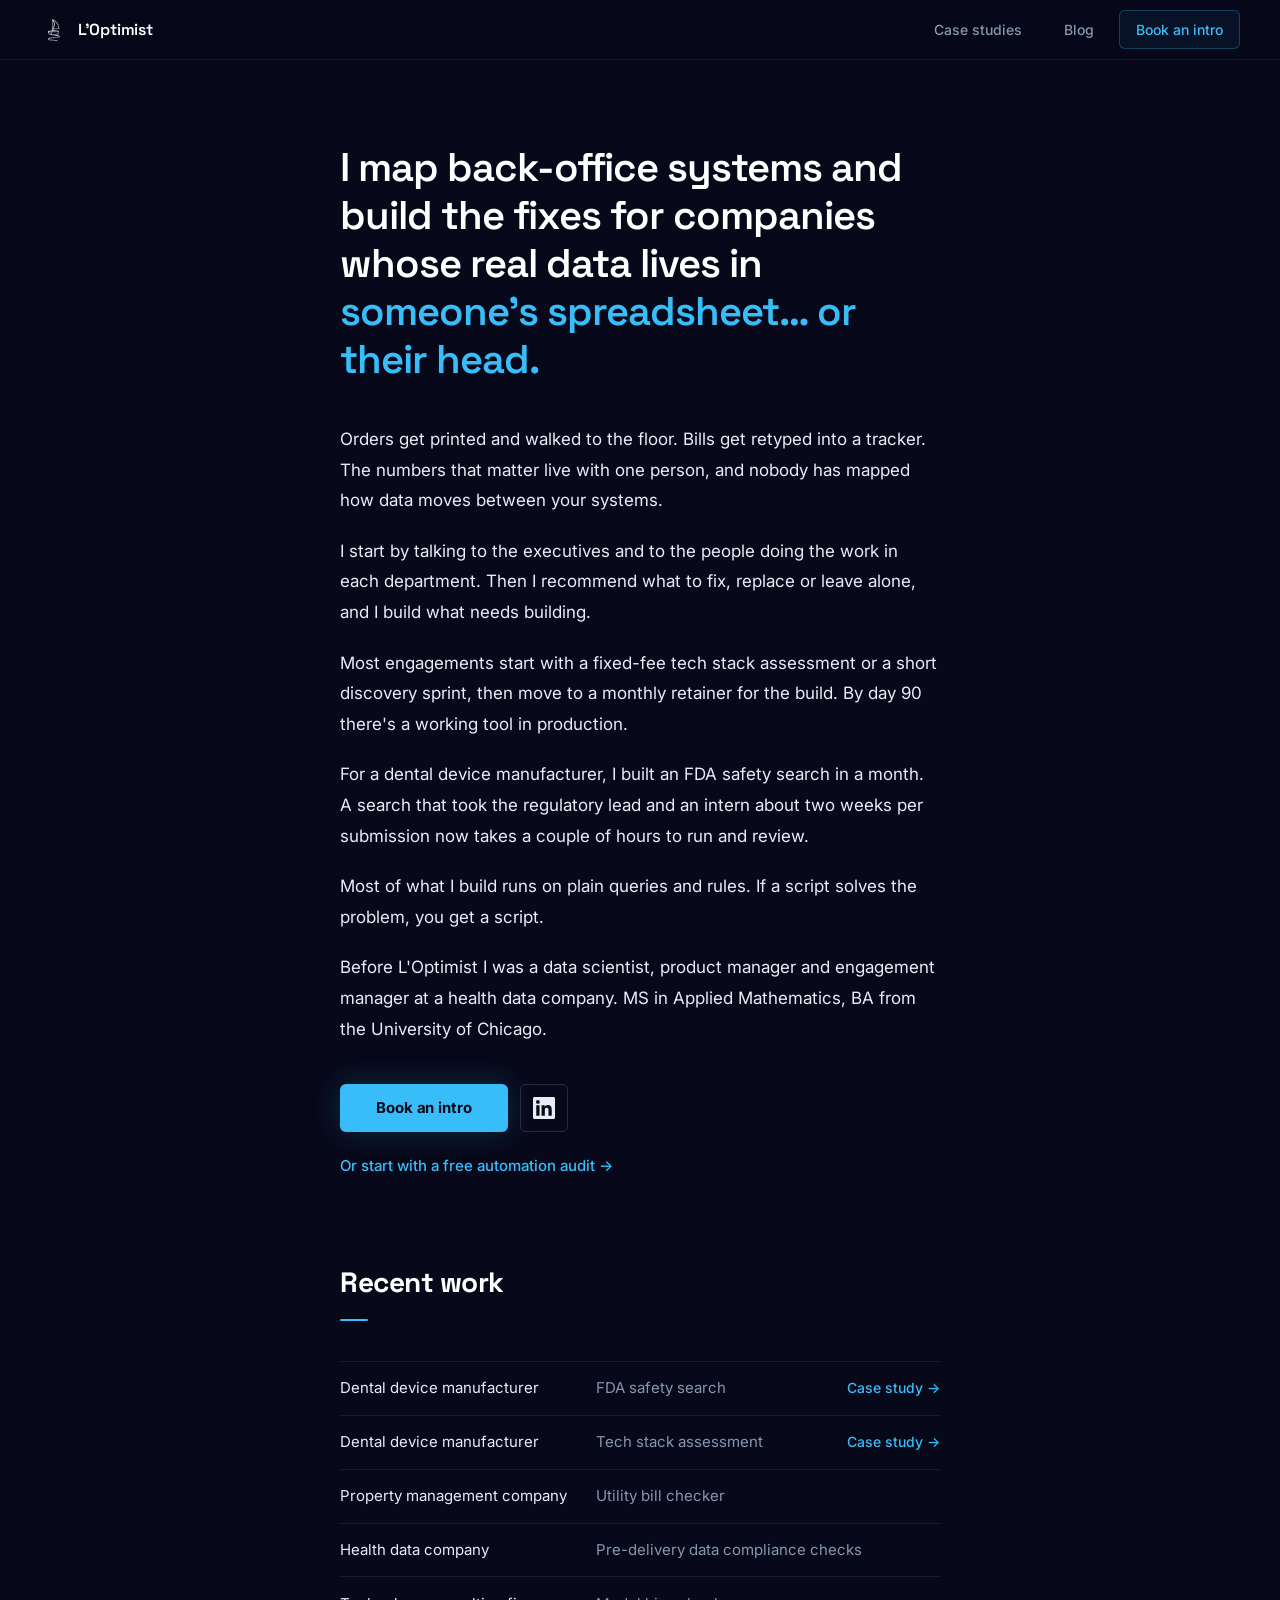
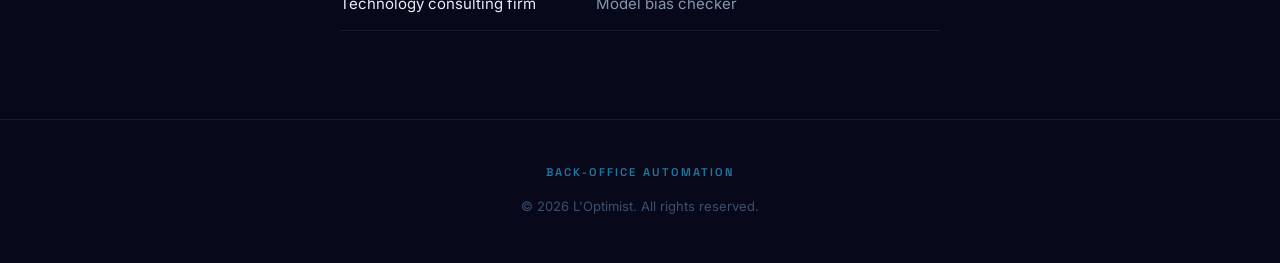
==== commit 079b6efb: "Point Book an intro to the Google Calendar booking page Nav button on every page and the home page b" ====
--- a/index.html
+++ b/index.html
@@ -29,7 +29,7 @@
     <div class="nav-links">
       <a href="/case-studies/" class="nav-link">Case studies</a>
       <a href="/blog/" class="nav-link">Blog</a>
-      <a href="mailto:contact@l-optimist.com" class="nav-link highlight">Book an intro</a>
+      <a href="https://calendar.app.google/XCDZCrCstxe7Dhdy8" class="nav-link highlight" target="_blank" rel="noopener">Book an intro</a>
     </div>
   </nav>
 
@@ -46,7 +46,7 @@
     </div>
 
     <div class="home-actions">
-      <a href="mailto:contact@l-optimist.com" class="contact-email-btn">Book an intro</a>
+      <a href="https://calendar.app.google/XCDZCrCstxe7Dhdy8" class="contact-email-btn" target="_blank" rel="noopener">Book an intro</a>
       <a href="https://www.linkedin.com/in/constancedelannoy" class="icon-btn" aria-label="LinkedIn" target="_blank" rel="noopener">
         <svg viewBox="0 0 24 24" fill="currentColor" aria-hidden="true"><path d="M20.447 20.452h-3.554v-5.569c0-1.328-.027-3.037-1.852-3.037-1.853 0-2.136 1.445-2.136 2.939v5.667H9.351V9h3.414v1.561h.046c.477-.9 1.637-1.85 3.37-1.85 3.601 0 4.267 2.37 4.267 5.455v6.286zM5.337 7.433a2.062 2.062 0 1 1 0-4.125 2.062 2.062 0 0 1 0 4.125zM7.119 20.452H3.555V9h3.564v11.452zM22.225 0H1.771C.792 0 0 .774 0 1.729v20.542C0 23.227.792 24 1.771 24h20.451C23.2 24 24 23.227 24 22.271V1.729C24 .774 23.2 0 22.222 0h.003z"/></svg>
       </a>
--- a/style.css
+++ b/style.css
@@ -750,6 +750,14 @@
   .nav-link { padding: 0.35rem 0.6rem; font-size: 0.8125rem; white-space: nowrap; }
 }
 
+@media (max-width: 400px) {
+  .navbar { padding: 0 0.75rem; }
+  .nav-brand { gap: 0.4rem; }
+  .nav-brand span { font-size: 0.875rem; }
+  .nav-links { gap: 0.1rem; }
+  .nav-link { padding: 0.35rem 0.45rem; font-size: 0.78rem; }
+}
+
 /* ========== HOME ========== */
 .home {
   max-width: 680px;
@@ -783,21 +791,21 @@
   margin: 2.5rem 0 1.25rem;
 }
 
-.home-actions .contact-email-btn { margin: 0; }
+.home-actions .contact-email-btn { margin: 0; height: 48px; padding-top: 0; padding-bottom: 0; }
 
 .icon-btn {
   display: inline-flex;
   align-items: center;
   justify-content: center;
-  width: 46px;
-  height: 46px;
-  color: var(--text-muted);
-  border: 1px solid var(--border);
+  width: 48px;
+  height: 48px;
+  color: var(--text);
+  border: 1px solid rgba(255, 255, 255, 0.14);
   border-radius: var(--radius-sm);
   transition: all 0.2s;
 }
 
-.icon-btn svg { width: 20px; height: 20px; }
+.icon-btn svg { width: 22px; height: 22px; }
 
 .icon-btn:hover {
   color: var(--white);
@@ -814,7 +822,7 @@
 
 .work-list li {
   display: grid;
-  grid-template-columns: minmax(0, 1fr) minmax(0, 1.2fr) 6rem;
+  grid-template-columns: 15rem minmax(0, 1fr) auto;
   gap: 1rem;
   align-items: baseline;
   padding: 0.95rem 0;
@@ -824,7 +832,7 @@
 }
 
 .work-list li:first-child { border-top: 1px solid var(--border); }
-.wl-client { color: var(--text); }
+.wl-client { color: var(--text); white-space: nowrap; }
 .wl-system { color: var(--text-muted); }
 .wl-link { text-align: right; font-size: 0.875rem; font-weight: 500; }
 
@@ -833,9 +841,9 @@
   .home h1 { font-size: 2rem; }
 }
 
-@media (max-width: 600px) {
+@media (max-width: 700px) {
   .work-list li { grid-template-columns: minmax(0, 1fr) auto; gap: 0.15rem 1rem; }
-  .wl-client { grid-column: 1 / -1; }
+  .wl-client { grid-column: 1 / -1; white-space: normal; }
 }
 
 @media (max-width: 480px) {
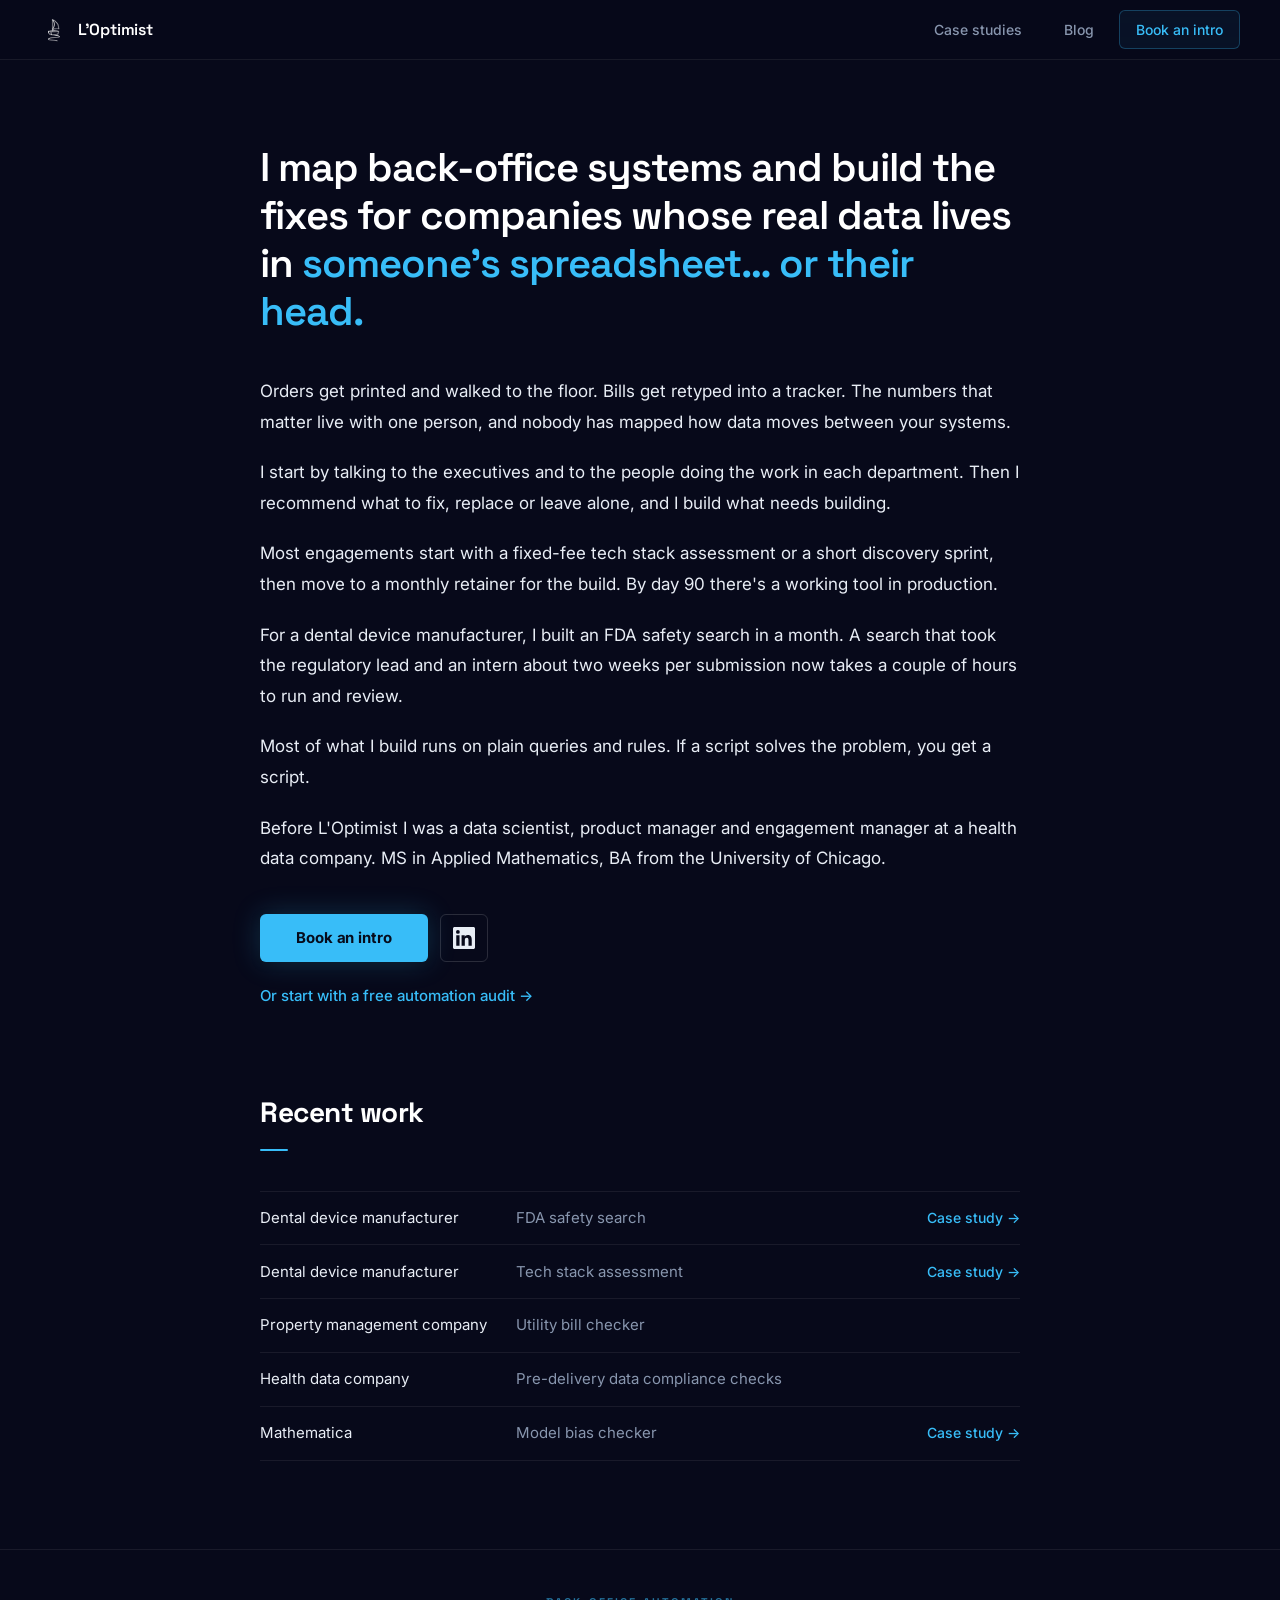
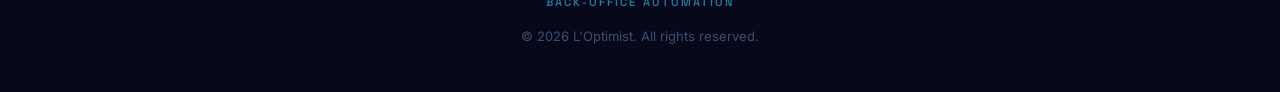
==== commit 7e16aadc: "Name Mathematica in recent work and link the sampler wiki Co-Authored-By: Claude Opus 5.5 <noreply@a" ====
--- a/index.html
+++ b/index.html
@@ -60,7 +60,7 @@
         <li><span class="wl-client">Dental device manufacturer</span><span class="wl-system">Tech stack assessment</span><a href="/writing/tech-stack-audit/" class="wl-link">Case study &rarr;</a></li>
         <li><span class="wl-client">Property management company</span><span class="wl-system">Utility bill checker</span><span></span></li>
         <li><span class="wl-client">Health data company</span><span class="wl-system">Pre-delivery data compliance checks</span><span></span></li>
-        <li><span class="wl-client">Technology consulting firm</span><span class="wl-system">Model bias checker</span><span></span></li>
+        <li><span class="wl-client">Mathematica</span><span class="wl-system">Model bias checker</span><a href="https://github.com/mathematica-mpr/sampler/wiki" class="wl-link" target="_blank" rel="noopener">Case study &rarr;</a></li>
       </ul>
     </section>
   </main>
--- a/style.css
+++ b/style.css
@@ -760,7 +760,7 @@
 
 /* ========== HOME ========== */
 .home {
-  max-width: 680px;
+  max-width: 840px;
   margin: 0 auto;
   padding: 9rem 2.5rem 5.5rem;
 }
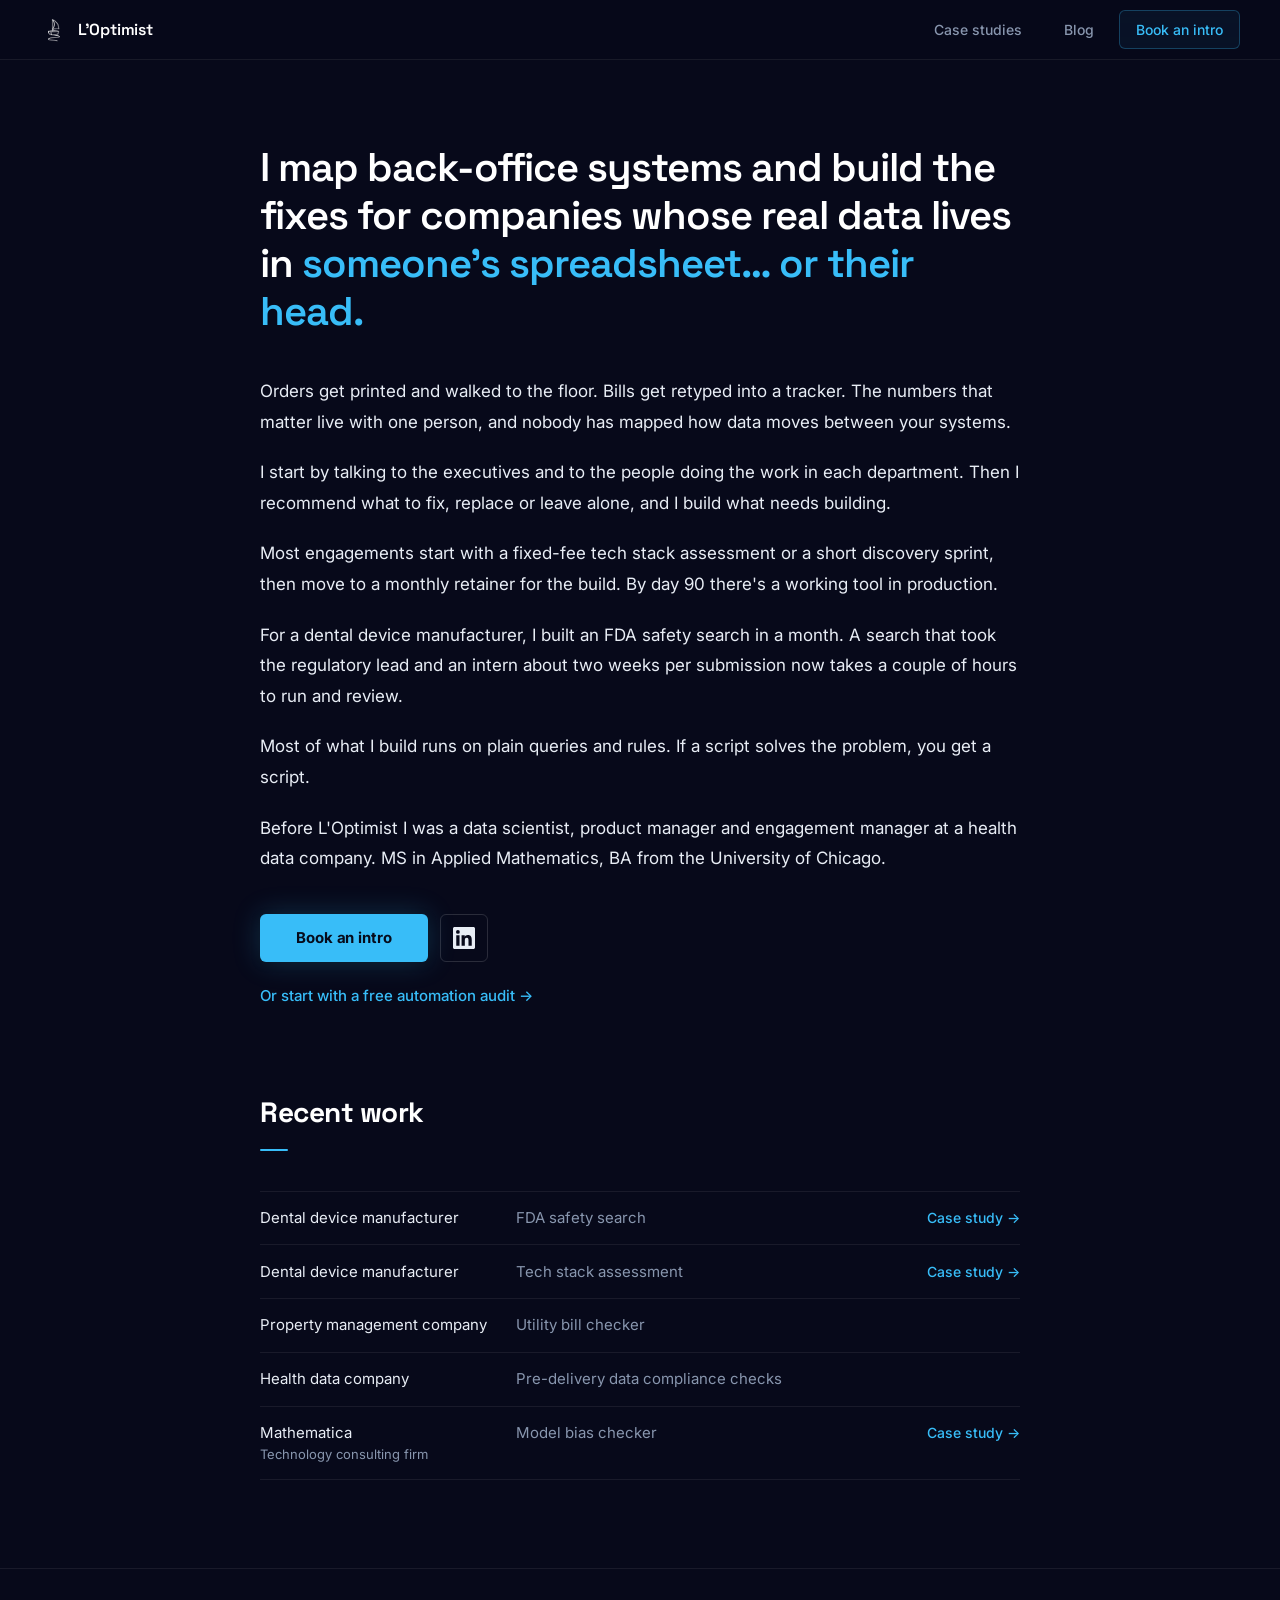
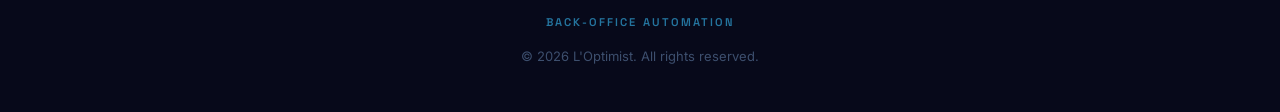
==== commit ba3f6acb: "Add Technology consulting firm as a muted sub-line under Mathematica Co-Authored-By: Claude Opus 5.5" ====
--- a/index.html
+++ b/index.html
@@ -60,7 +60,7 @@
         <li><span class="wl-client">Dental device manufacturer</span><span class="wl-system">Tech stack assessment</span><a href="/writing/tech-stack-audit/" class="wl-link">Case study &rarr;</a></li>
         <li><span class="wl-client">Property management company</span><span class="wl-system">Utility bill checker</span><span></span></li>
         <li><span class="wl-client">Health data company</span><span class="wl-system">Pre-delivery data compliance checks</span><span></span></li>
-        <li><span class="wl-client">Mathematica</span><span class="wl-system">Model bias checker</span><a href="https://github.com/mathematica-mpr/sampler/wiki" class="wl-link" target="_blank" rel="noopener">Case study &rarr;</a></li>
+        <li><span class="wl-client">Mathematica<span class="wl-sub">Technology consulting firm</span></span><span class="wl-system">Model bias checker</span><a href="https://github.com/mathematica-mpr/sampler/wiki" class="wl-link" target="_blank" rel="noopener">Case study &rarr;</a></li>
       </ul>
     </section>
   </main>
--- a/style.css
+++ b/style.css
@@ -834,6 +834,7 @@
 .work-list li:first-child { border-top: 1px solid var(--border); }
 .wl-client { color: var(--text); white-space: nowrap; }
 .wl-system { color: var(--text-muted); }
+.wl-sub { display: block; font-size: 0.8125rem; color: var(--text-muted); }
 .wl-link { text-align: right; font-size: 0.875rem; font-weight: 500; }
 
 @media (max-width: 768px) {
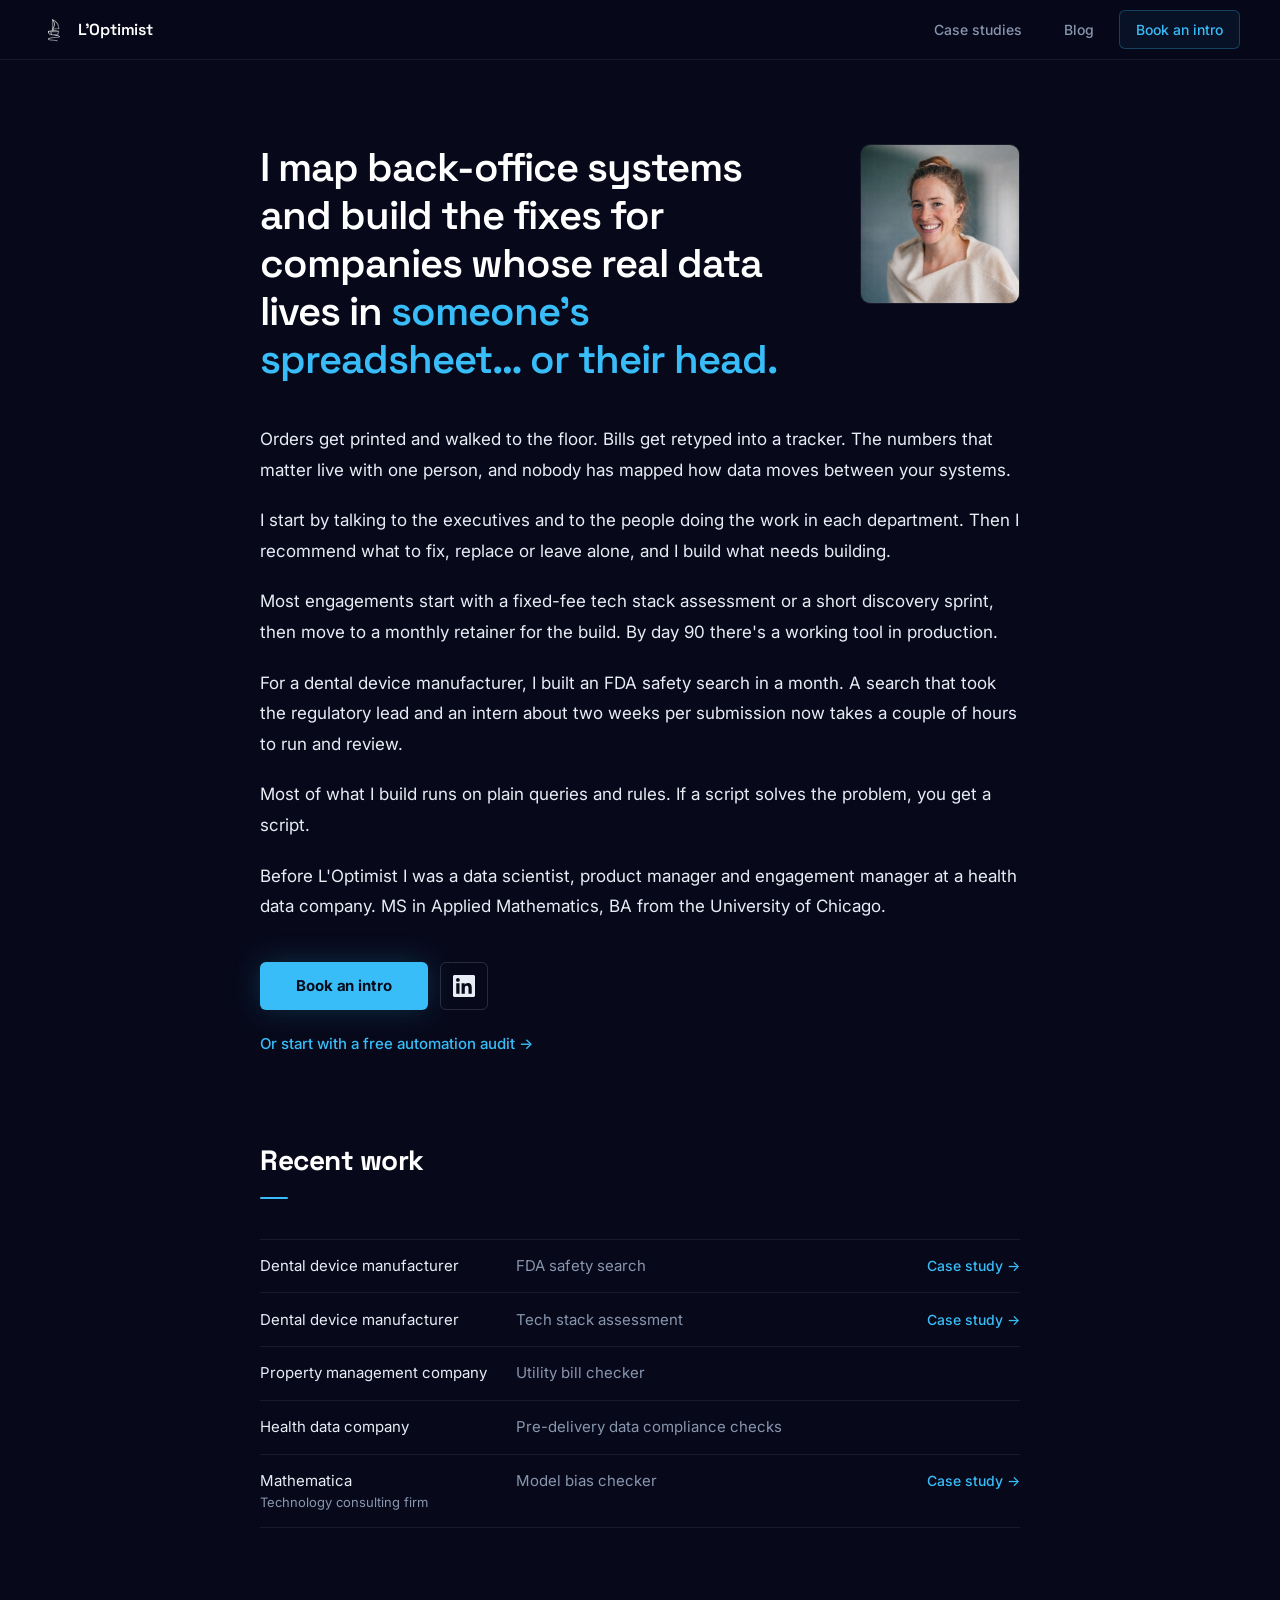
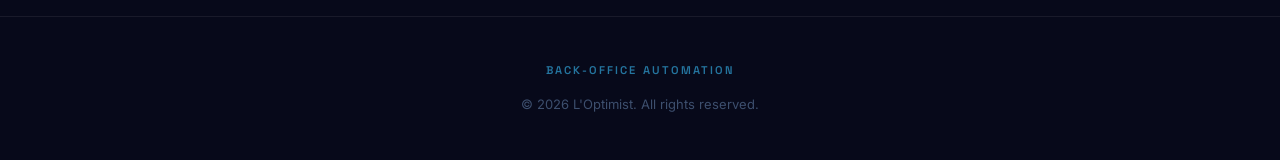
==== commit 97f3c6d0: "Add the headshot beside the home page headline 480px web copy of headshot.png (76 KB). Shown at 160p" ====
--- a/index.html
+++ b/index.html
@@ -34,7 +34,10 @@
   </nav>
 
   <main class="home">
-    <h1>I map back-office systems and build the fixes for companies whose real data lives in <span class="accent">someone's spreadsheet… or their head.</span></h1>
+    <div class="home-hero">
+      <h1>I map back-office systems and build the fixes for companies whose real data lives in <span class="accent">someone's spreadsheet… or their head.</span></h1>
+      <img src="/headshot-web.jpg" alt="Constance Delannoy" class="home-photo" width="160" height="160" />
+    </div>
 
     <div class="home-body">
       <p>Orders get printed and walked to the floor. Bills get retyped into a tracker. The numbers that matter live with one person, and nobody has mapped how data moves between your systems.</p>
--- a/style.css
+++ b/style.css
@@ -777,6 +777,25 @@
 
 .home h1 .accent { color: var(--accent); }
 
+.home-hero {
+  display: flex;
+  align-items: flex-start;
+  gap: 2.5rem;
+  margin-bottom: 2.5rem;
+}
+
+.home-hero h1 { flex: 1; margin: 0; }
+
+.home-photo {
+  width: 160px;
+  height: 160px;
+  flex-shrink: 0;
+  object-fit: cover;
+  object-position: center 30%;
+  border-radius: var(--radius-md);
+  border: 1px solid var(--border);
+}
+
 .home-body p {
   font-size: 1.0625rem;
   line-height: 1.8;
@@ -843,6 +862,8 @@
 }
 
 @media (max-width: 700px) {
+  .home-hero { flex-direction: column-reverse; gap: 1.75rem; }
+  .home-photo { width: 112px; height: 112px; }
   .work-list li { grid-template-columns: minmax(0, 1fr) auto; gap: 0.15rem 1rem; }
   .wl-client { grid-column: 1 / -1; white-space: normal; }
 }
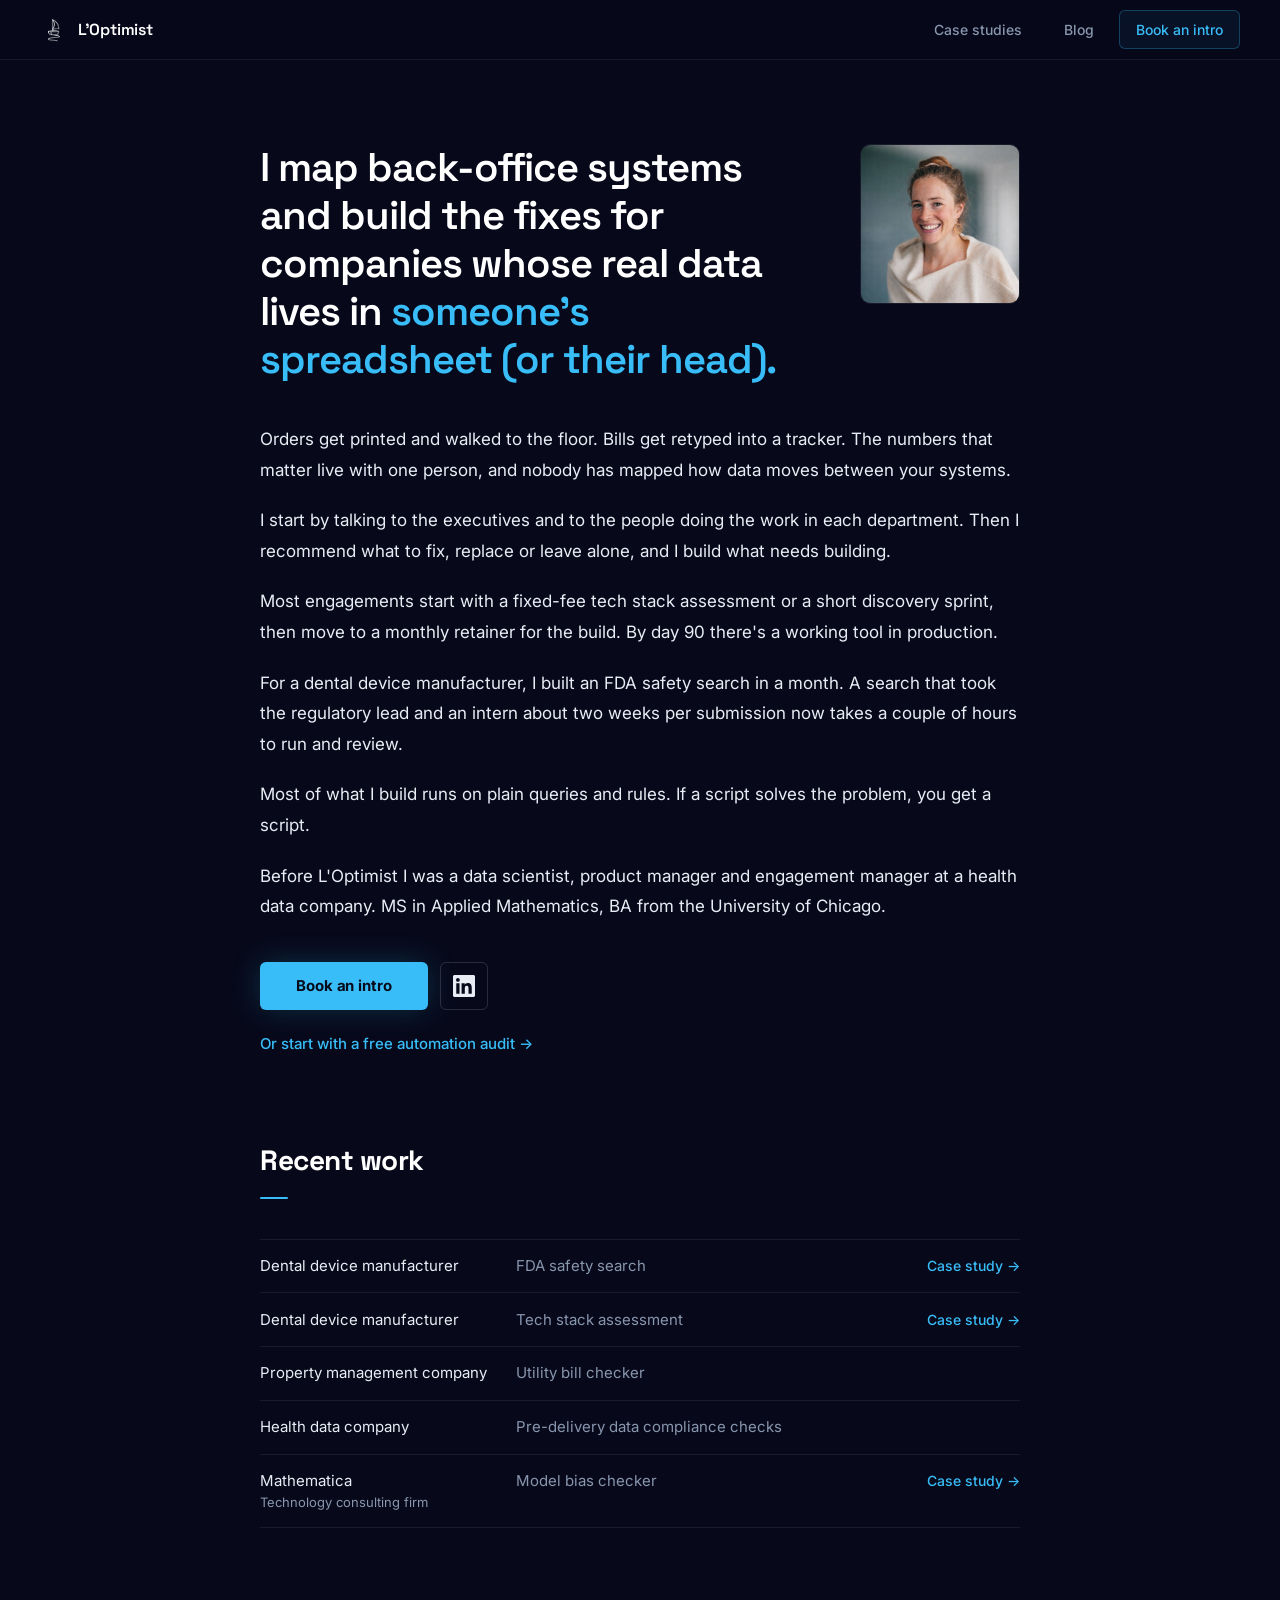
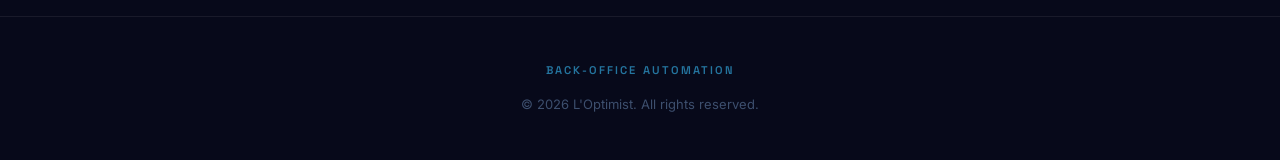
==== commit 31ddca62: "Reword the headline ending to someone's spreadsheet (or their head) Same change in the page descript" ====
--- a/index.html
+++ b/index.html
@@ -4,12 +4,12 @@
   <meta charset="UTF-8" />
   <meta name="viewport" content="width=device-width, initial-scale=1.0" />
   <title>Constance Delannoy | Back-office automation | L'Optimist</title>
-  <meta name="description" content="I map back-office systems and build the fixes for companies whose real data lives in someone's spreadsheet… or their head." />
+  <meta name="description" content="I map back-office systems and build the fixes for companies whose real data lives in someone's spreadsheet (or their head)." />
   <link rel="canonical" href="https://www.l-optimist.com/" />
   <meta property="og:type" content="website" />
   <meta property="og:site_name" content="L'Optimist" />
   <meta property="og:title" content="L'Optimist | Back-office automation | Strategy + Build" />
-  <meta property="og:description" content="I map back-office systems and build the fixes for companies whose real data lives in someone's spreadsheet… or their head." />
+  <meta property="og:description" content="I map back-office systems and build the fixes for companies whose real data lives in someone's spreadsheet (or their head)." />
   <meta property="og:url" content="https://www.l-optimist.com/" />
   <meta property="og:image" content="https://www.l-optimist.com/logo.png" />
   <meta property="og:image:width" content="597" />
@@ -35,7 +35,7 @@
 
   <main class="home">
     <div class="home-hero">
-      <h1>I map back-office systems and build the fixes for companies whose real data lives in <span class="accent">someone's spreadsheet… or their head.</span></h1>
+      <h1>I map back-office systems and build the fixes for companies whose real data lives in <span class="accent">someone's spreadsheet (or their head).</span></h1>
       <img src="/headshot-web.jpg" alt="Constance Delannoy" class="home-photo" width="160" height="160" />
     </div>
 
--- a/style.css
+++ b/style.css
@@ -714,9 +714,12 @@
   margin: 0 0 3rem;
 }
 
+.writing-index .article-back { display: block; width: fit-content; margin-left: auto; }
 .writing-index section { margin-bottom: 3.5rem; }
 .writing-index section:last-child { margin-bottom: 0; }
 
+.writing-index .work-item { background: rgba(255, 255, 255, 0.05); border-color: rgba(255, 255, 255, 0.1); border-left-color: var(--accent); }
+.writing-index .work-item:hover { background: rgba(56, 189, 248, 0.08); }
 .writing-index .work-item h3 { margin-top: 0; }
 .writing-index .work-item h3 a { color: var(--white); }
 .writing-index .work-item h3 a:hover { color: var(--accent); }
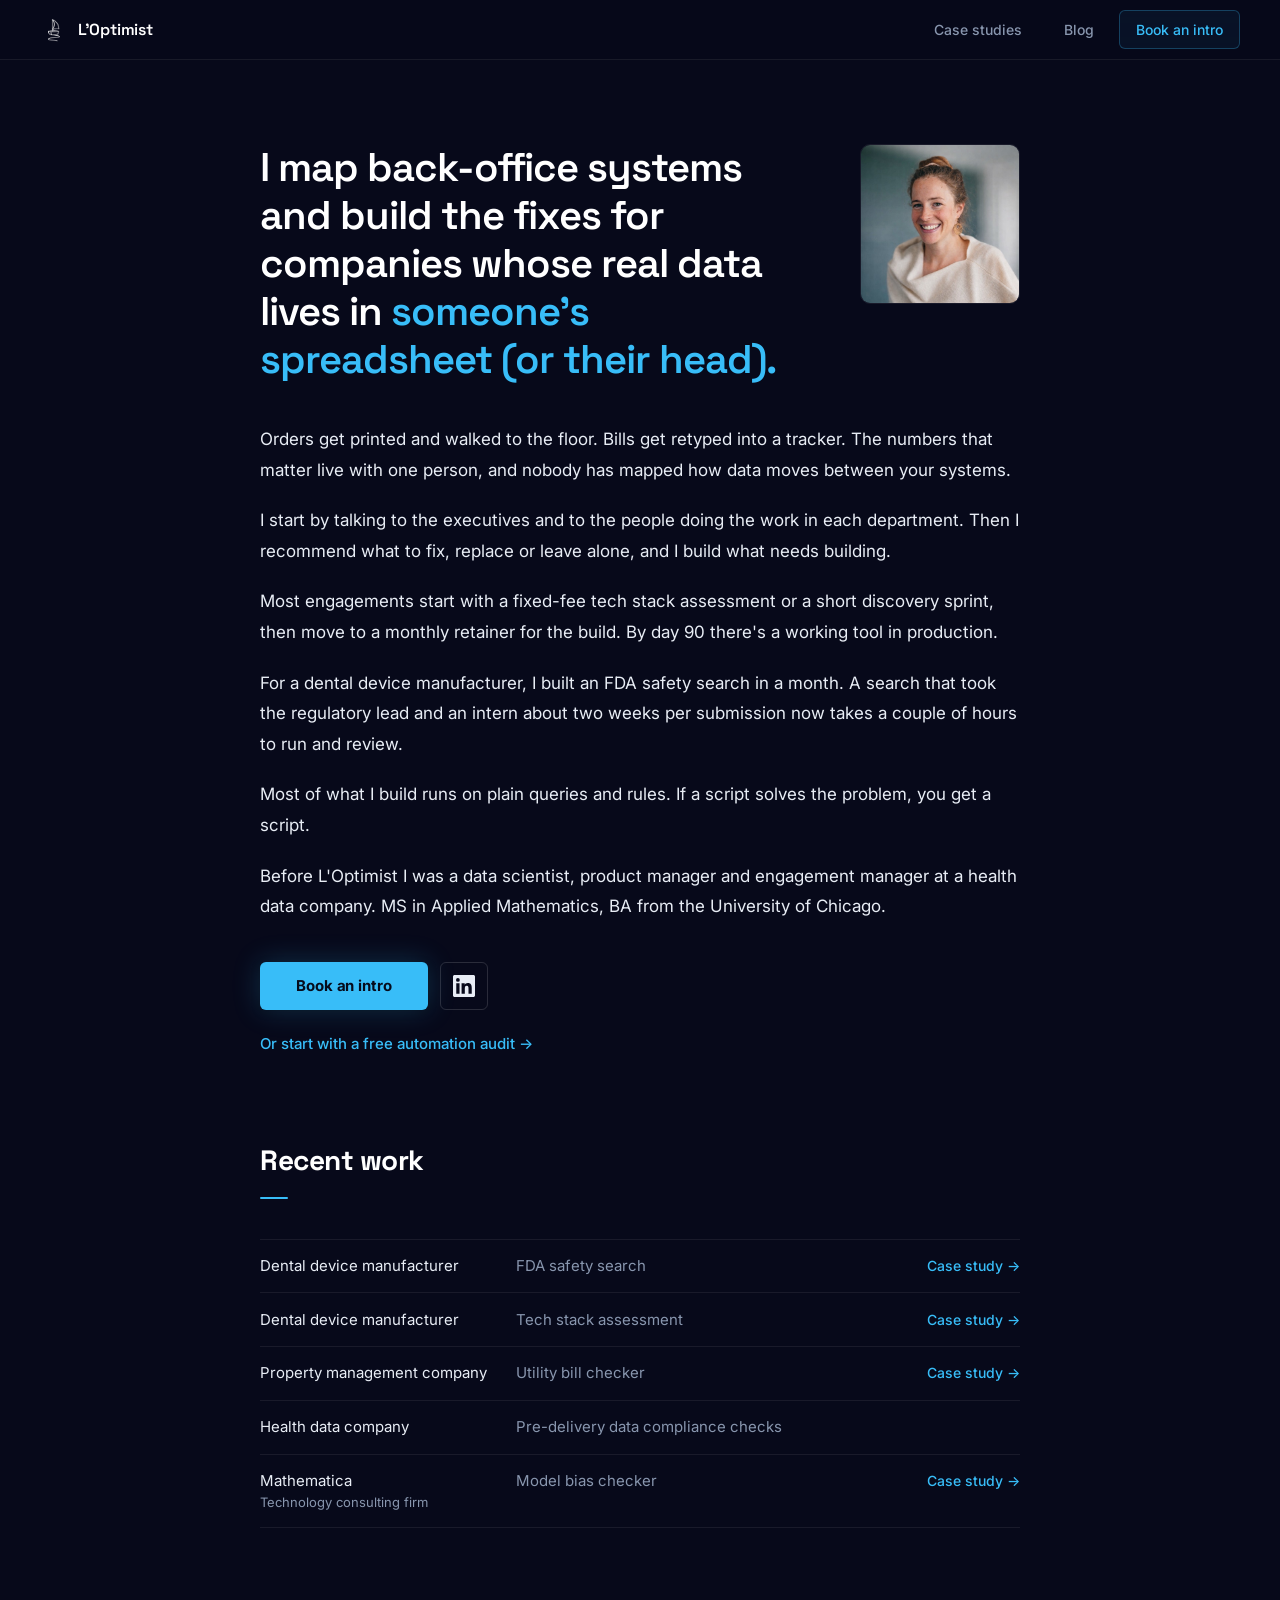
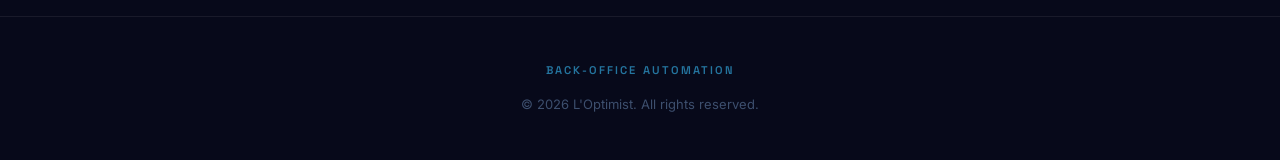
==== commit b129a614: "Link the utility bill checker case study from home, Case studies and Blog Co-Authored-By: Claude Opu" ====
--- a/index.html
+++ b/index.html
@@ -61,7 +61,7 @@
       <ul class="work-list">
         <li><span class="wl-client">Dental device manufacturer</span><span class="wl-system">FDA safety search</span><a href="/writing/fda-safety-search/" class="wl-link">Case study &rarr;</a></li>
         <li><span class="wl-client">Dental device manufacturer</span><span class="wl-system">Tech stack assessment</span><a href="/writing/tech-stack-audit/" class="wl-link">Case study &rarr;</a></li>
-        <li><span class="wl-client">Property management company</span><span class="wl-system">Utility bill checker</span><span></span></li>
+        <li><span class="wl-client">Property management company</span><span class="wl-system">Utility bill checker</span><a href="/writing/utility-bill-checker/" class="wl-link">Case study &rarr;</a></li>
         <li><span class="wl-client">Health data company</span><span class="wl-system">Pre-delivery data compliance checks</span><span></span></li>
         <li><span class="wl-client">Mathematica<span class="wl-sub">Technology consulting firm</span></span><span class="wl-system">Model bias checker</span><a href="https://github.com/mathematica-mpr/sampler/wiki" class="wl-link" target="_blank" rel="noopener">Case study &rarr;</a></li>
       </ul>
